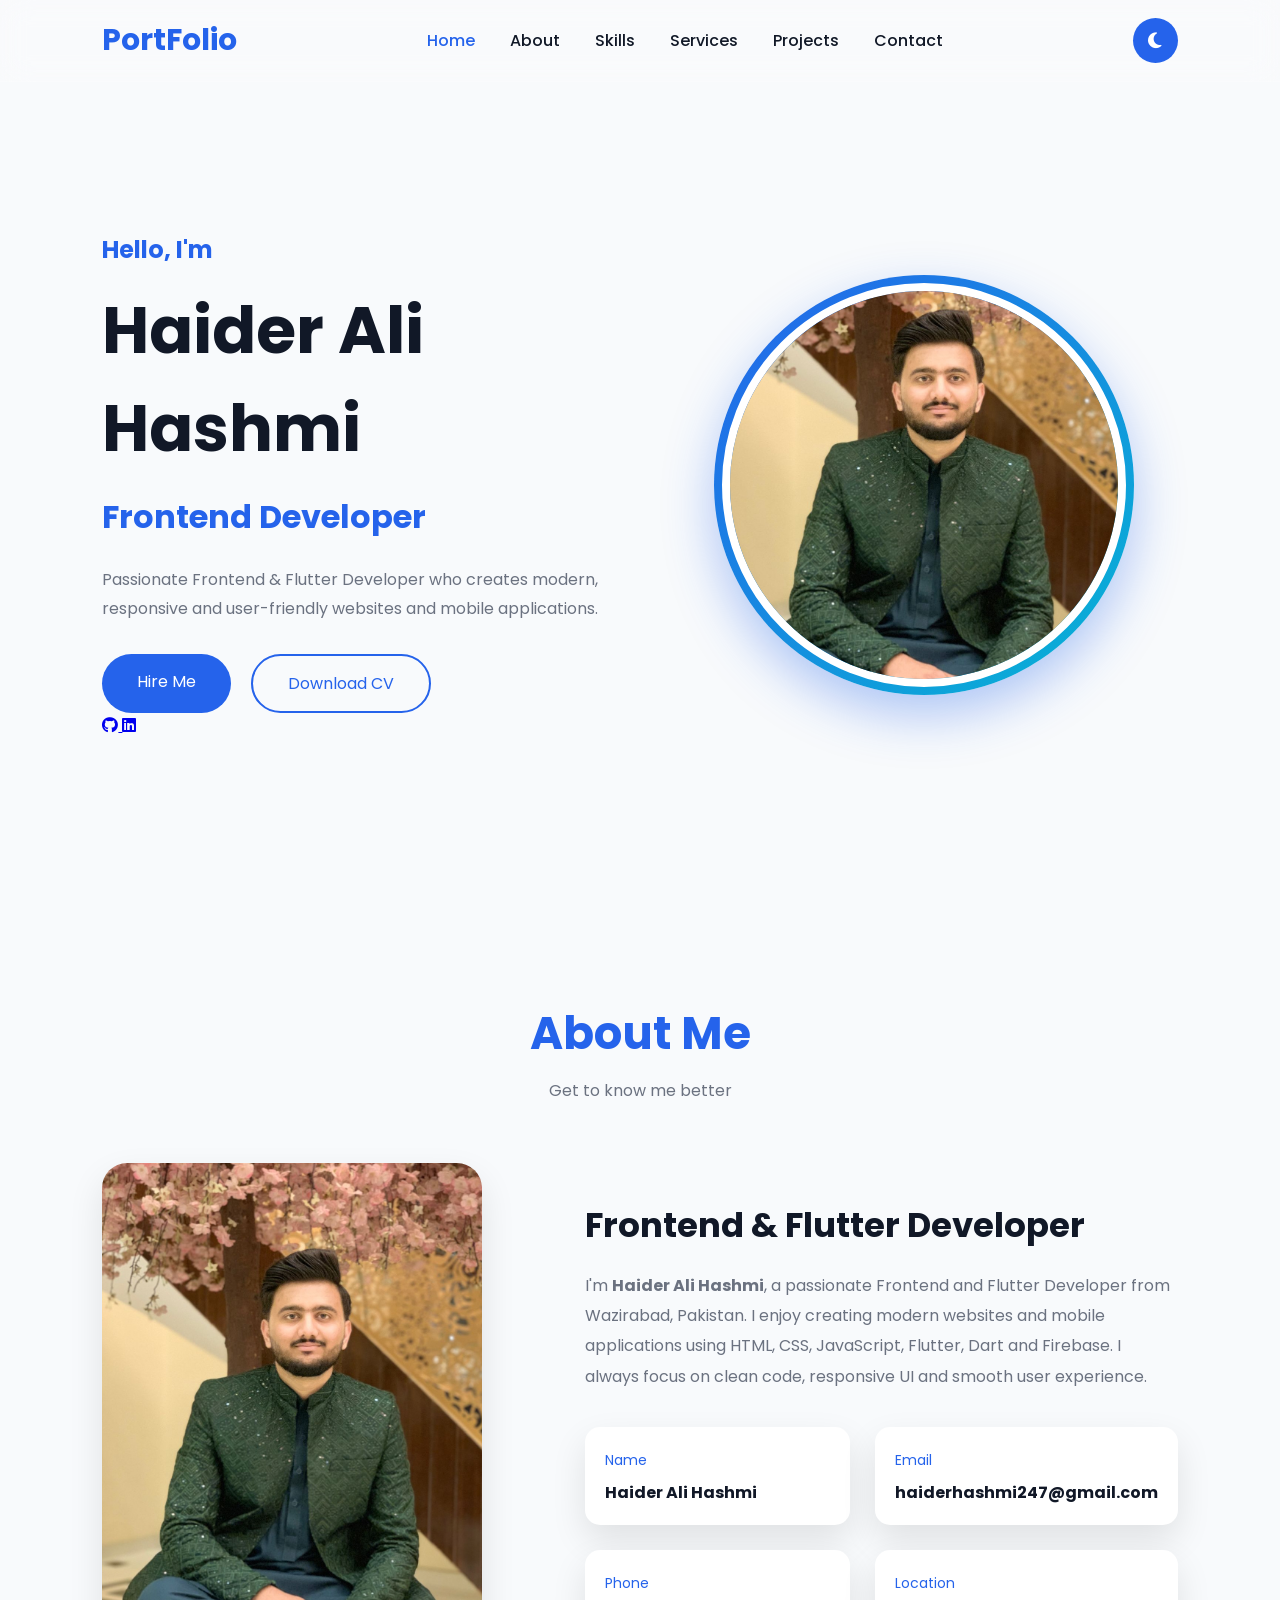
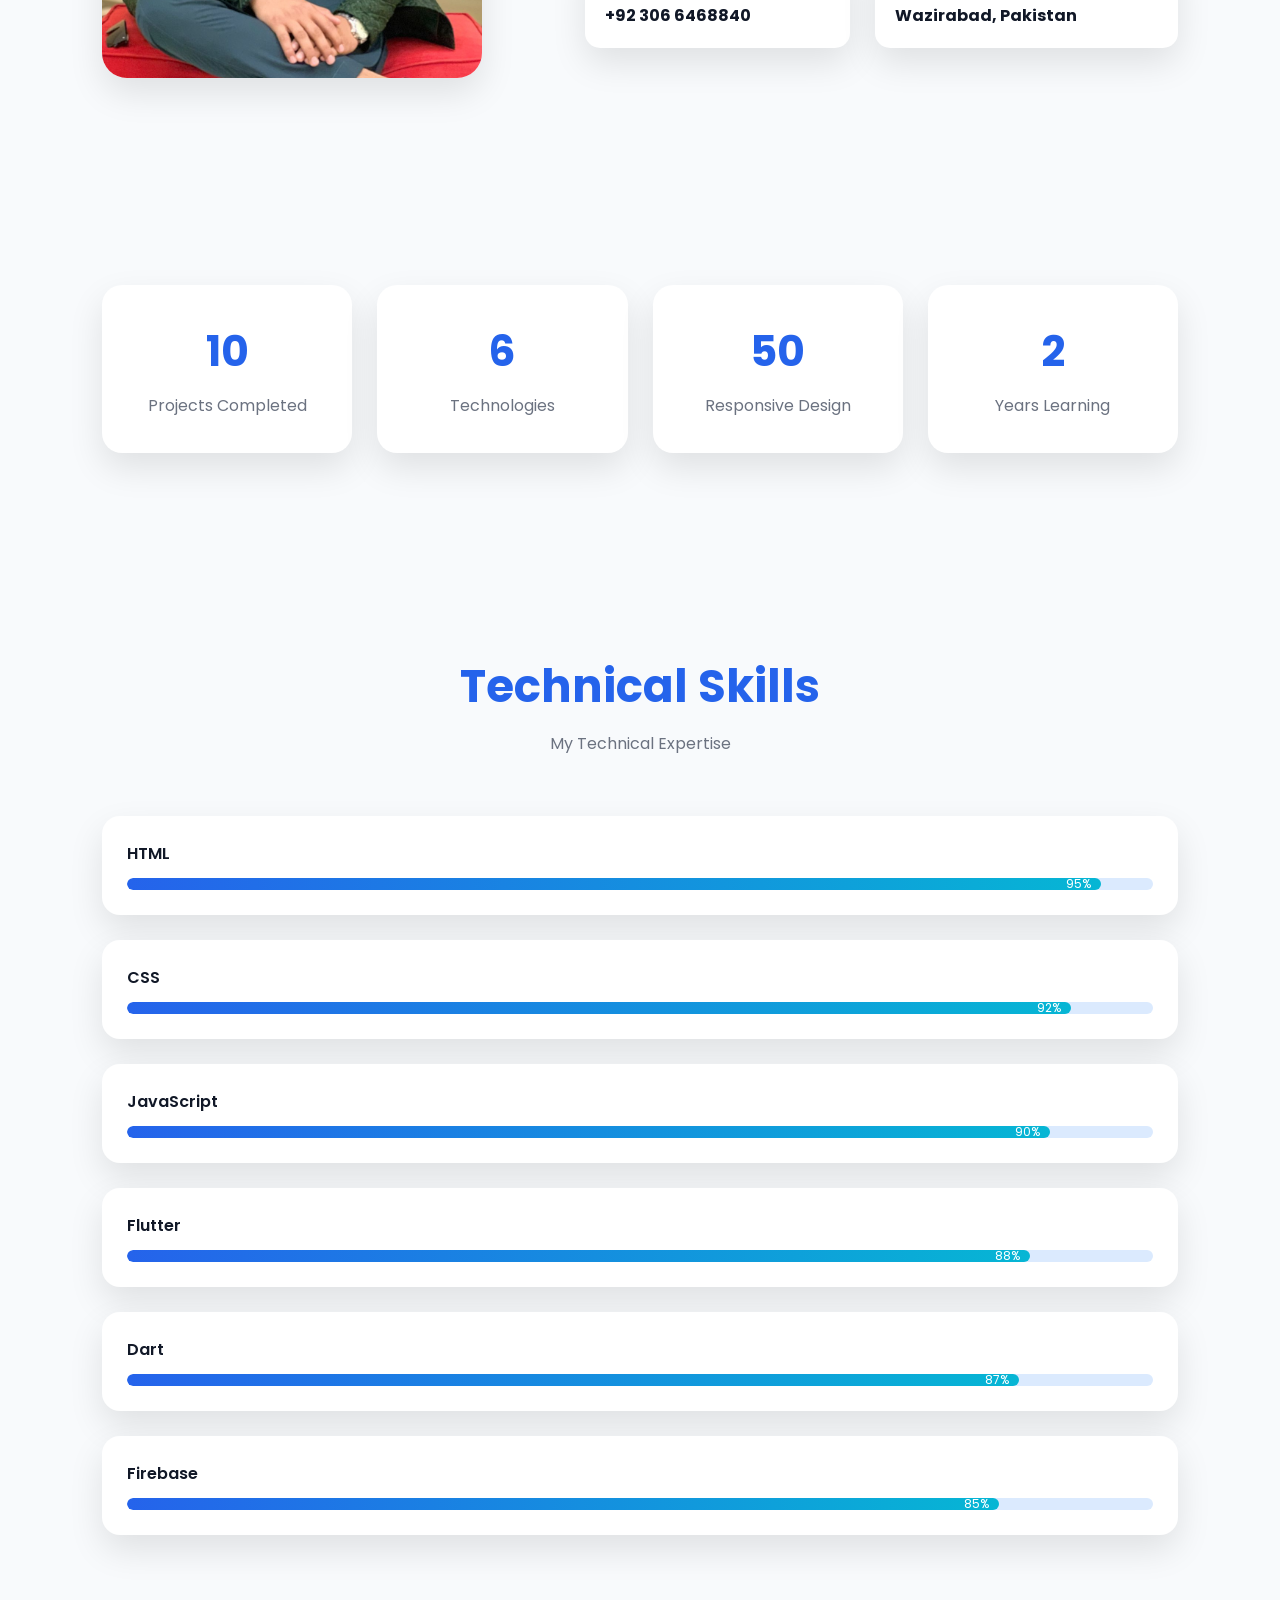
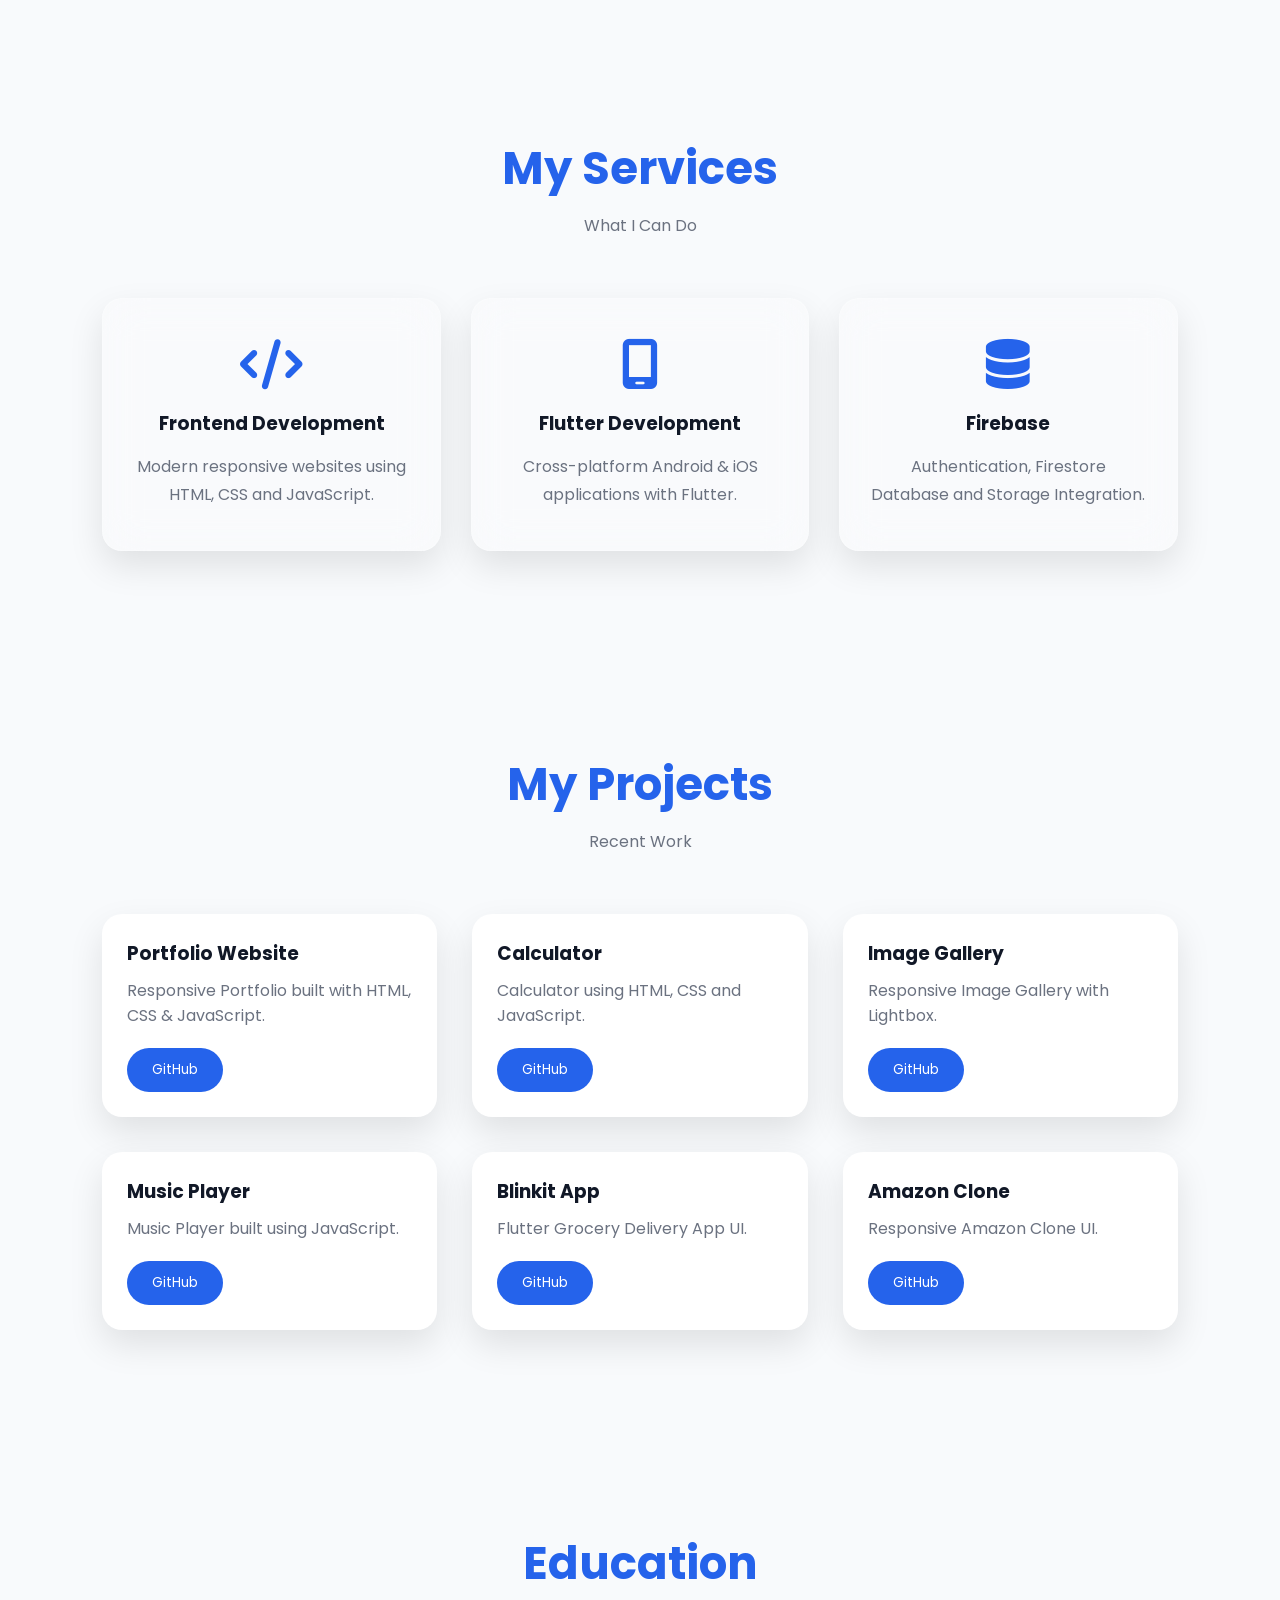
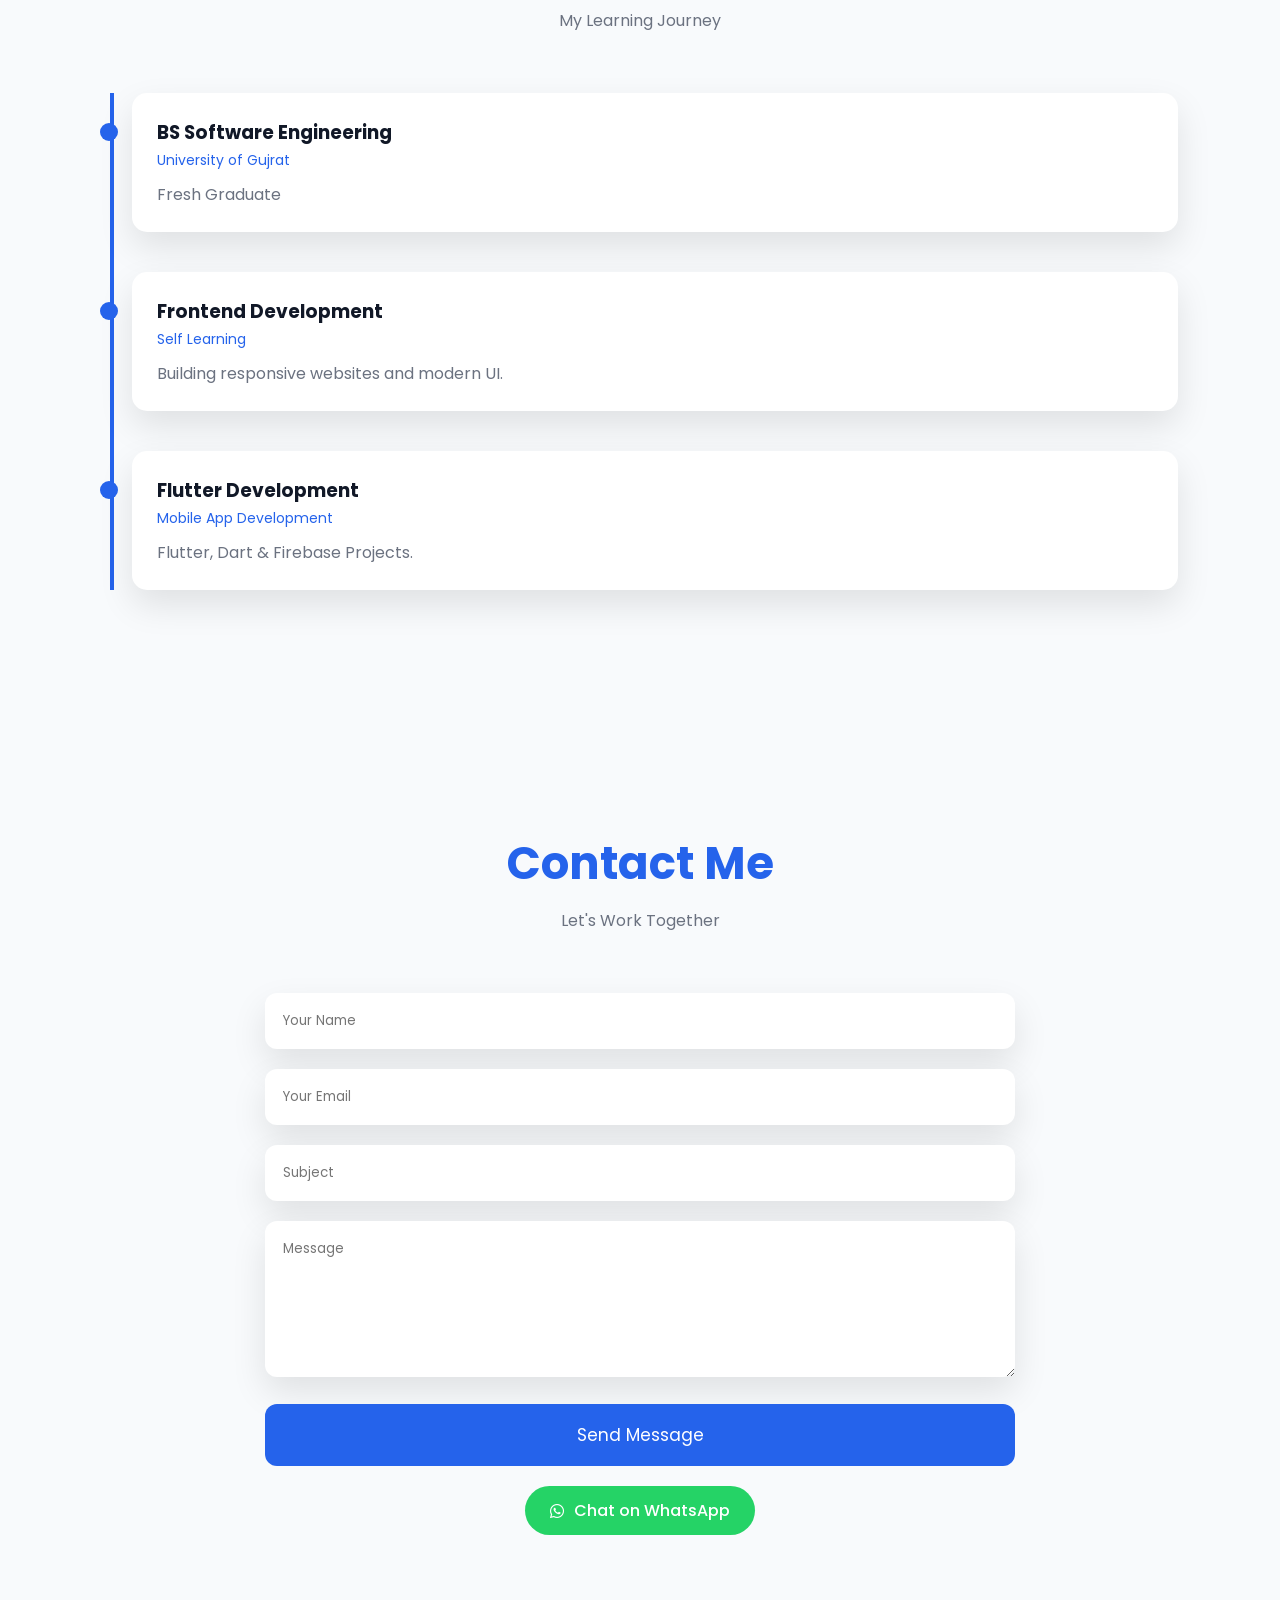
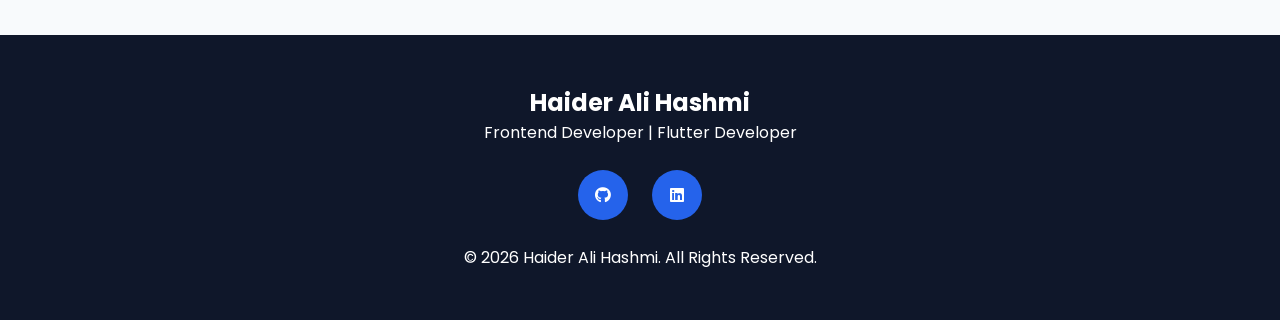
==== index.html @ 9cb202cb "Complete portfolio" ====
<!DOCTYPE html>
<html lang="en">

<head>

    <meta charset="UTF-8">
    <meta name="viewport" content="width=device-width, initial-scale=1.0">

    <title>Haider Ali Hashmi | Portfolio</title>

    <!-- CSS -->
    <link rel="stylesheet" href="style.css">

    <!-- Font Awesome -->
    <link rel="stylesheet"
        href="https://cdnjs.cloudflare.com/ajax/libs/font-awesome/6.6.0/css/all.min.css">

    <!-- Google Font -->
    <link
        href="https://fonts.googleapis.com/css2?family=Poppins:wght@300;400;500;600;700;800&display=swap"
        rel="stylesheet">

</head>

<body>

    <!-- Loader -->

    <div id="loader">

        <div class="spinner"></div>

    </div>

    <!-- Scroll Progress -->

    <div id="progressBar"></div>

    <!-- Header -->

    <header>

        <div class="logo">

            <span>PortFolio</span>

        </div>

        <nav>

            <ul>

                <li><a href="#home" class="active">Home</a></li>

                <li><a href="#about">About</a></li>

                <li><a href="#skills">Skills</a></li>

                <li><a href="#services">Services</a></li>

                <li><a href="#projects">Projects</a></li>

                <li><a href="#contact">Contact</a></li>

            </ul>

        </nav>

        <div class="header-btns">

            <button id="theme-toggle">

                <i class="fa-solid fa-moon"></i>

            </button>

            <div class="menu-btn">

                <i class="fa-solid fa-bars"></i>

            </div>

        </div>

    </header>

    <!-- Hero -->

    <section class="hero" id="home">

        <div class="hero-content">

            <h3>Hello, I'm</h3>

            <h1>Haider Ali Hashmi</h1>

            <h2>

                <span class="typing"></span>

            </h2>

            <p>

                Passionate Frontend & Flutter Developer who creates modern,
                responsive and user-friendly websites and mobile applications.

            </p>

            <div class="hero-buttons">

                <a href="#contact" class="btn">

                    Hire Me

                </a>

                <a href="assets/Haider CV.pdf" class="btn-outline" download>

                    Download CV

                </a>

            </div>

            <div class="social-icons">

                <a href="https://github.com/HaiderAliHashmi786" target="_blank">

                    <i class="fab fa-github"></i>

                </a>

                <a href="https://www.linkedin.com/in/haider-ali-hashmi-18349a380"
                    target="_blank">

                    <i class="fab fa-linkedin"></i>

                </a>

            </div>

        </div>

        <div class="hero-image">

            <div class="image-box">

                <img src="assets/Haider.jpg" alt="Haider">

            </div>

        </div>

    </section>
    <!-- ================= ABOUT ================= -->

<section class="about" id="about">

    <div class="section-title">

        <h2>About Me</h2>

        <p>Get to know me better</p>

    </div>

    <div class="about-container">

        <div class="about-image">

            <img src="assets/Haider.jpg" alt="Haider">

        </div>

        <div class="about-content">

            <h3>Frontend & Flutter Developer</h3>

            <p>

                I'm <strong>Haider Ali Hashmi</strong>, a passionate Frontend and
                Flutter Developer from Wazirabad, Pakistan.

                I enjoy creating modern websites and mobile applications
                using HTML, CSS, JavaScript, Flutter, Dart and Firebase.

                I always focus on clean code, responsive UI and smooth user
                experience.

            </p>

            <div class="about-info">

                <div>

                    <span>Name</span>

                    <h4>Haider Ali Hashmi</h4>

                </div>

                <div>

                    <span>Email</span>

                    <h4>haiderhashmi247@gmail.com</h4>

                </div>

                <div>

                    <span>Phone</span>

                    <h4>+92 306 6468840</h4>

                </div>

                <div>

                    <span>Location</span>

                    <h4>Wazirabad, Pakistan</h4>

                </div>

            </div>

        </div>

    </div>

</section>

<!-- ================= STATS ================= -->

<section class="stats">

    <div class="stat-box">

        <h2 class="counter" data-target="10">0</h2>

        <p>Projects Completed</p>

    </div>

    <div class="stat-box">

        <h2 class="counter" data-target="6">0</h2>

        <p>Technologies</p>

    </div>

    <div class="stat-box">

        <h2 class="counter" data-target="50">0</h2>

        <p>Responsive Design</p>

    </div>

    <div class="stat-box">

        <h2 class="counter" data-target="2">0</h2>

        <p>Years Learning</p>

    </div>

</section>

<!-- ================= SKILLS ================= -->

<section id="skills" class="skills">

    <div class="section-title">

        <h2>Technical Skills</h2>

        <p>My Technical Expertise</p>

    </div>

    <div class="skills-container">

        <div class="skill">

            <p>HTML</p>

            <div class="progress">

                <span style="width:95%">95%</span>

            </div>

        </div>

        <div class="skill">

            <p>CSS</p>

            <div class="progress">

                <span style="width:92%">92%</span>

            </div>

        </div>

        <div class="skill">

            <p>JavaScript</p>

            <div class="progress">

                <span style="width:90%">90%</span>

            </div>

        </div>

        <div class="skill">

            <p>Flutter</p>

            <div class="progress">

                <span style="width:88%">88%</span>

            </div>

        </div>

        <div class="skill">

            <p>Dart</p>

            <div class="progress">

                <span style="width:87%">87%</span>

            </div>

        </div>

        <div class="skill">

            <p>Firebase</p>

            <div class="progress">

                <span style="width:85%">85%</span>

            </div>

        </div>

    </div>

</section>
<!-- ================= SERVICES ================= -->

<section class="services" id="services">

    <div class="section-title">
        <h2>My Services</h2>
        <p>What I Can Do</p>
    </div>

    <div class="services-container">

        <div class="service-card">
            <i class="fa-solid fa-code"></i>
            <h3>Frontend Development</h3>
            <p>Modern responsive websites using HTML, CSS and JavaScript.</p>
        </div>

        <div class="service-card">
            <i class="fa-solid fa-mobile-screen"></i>
            <h3>Flutter Development</h3>
            <p>Cross-platform Android & iOS applications with Flutter.</p>
        </div>

        <div class="service-card">
            <i class="fa-solid fa-database"></i>
            <h3>Firebase</h3>
            <p>Authentication, Firestore Database and Storage Integration.</p>
        </div>

    </div>

</section>

<!-- ================= PROJECTS ================= -->
<!-- ================= PROJECTS ================= -->

<section class="projects" id="projects">

    <div class="section-title">
        <h2>My Projects</h2>
        <p>Recent Work</p>
    </div>

    <div class="projects-container">

        <div class="project-card">
            <div class="project-content">
                <h3>Portfolio Website</h3>
                <p>Responsive Portfolio built with HTML, CSS & JavaScript.</p>
                <a href="https://github.com/HaiderAliHashmi786" target="_blank" rel="noopener noreferrer">
                    <button>GitHub</button>
                </a>
            </div>
        </div>

        <div class="project-card">
            <div class="project-content">
                <h3>Calculator</h3>
                <p>Calculator using HTML, CSS and JavaScript.</p>
                <a href="https://github.com/HaiderAliHashmi786" target="_blank" rel="noopener noreferrer">
                    <button>GitHub</button>
                </a>
            </div>
        </div>

        <div class="project-card">
            <div class="project-content">
                <h3>Image Gallery</h3>
                <p>Responsive Image Gallery with Lightbox.</p>
                <a href="https://github.com/HaiderAliHashmi786" target="_blank" rel="noopener noreferrer">
                    <button>GitHub</button>
                </a>
            </div>
        </div>

        <div class="project-card">
            <div class="project-content">
                <h3>Music Player</h3>
                <p>Music Player built using JavaScript.</p>
                <a href="https://github.com/HaiderAliHashmi786" target="_blank" rel="noopener noreferrer">
                    <button>GitHub</button>
                </a>
            </div>
        </div>

        <div class="project-card">
            <div class="project-content">
                <h3>Blinkit App</h3>
                <p>Flutter Grocery Delivery App UI.</p>
                <a href="https://github.com/HaiderAliHashmi786" target="_blank" rel="noopener noreferrer">
                    <button>GitHub</button>
                </a>
            </div>
        </div>

        <div class="project-card">
            <div class="project-content">
                <h3>Amazon Clone</h3>
                <p>Responsive Amazon Clone UI.</p>
                <a href="https://github.com/HaiderAliHashmi786" target="_blank" rel="noopener noreferrer">
                    <button>GitHub</button>
                </a>
            </div>
        </div>

    </div>

</section>
<!-- ================= EDUCATION ================= -->

<section class="education">

    <div class="section-title">

        <h2>Education</h2>

        <p>My Learning Journey</p>

    </div>

    <div class="timeline">

        <div class="timeline-item">

            <h3>BS Software Engineering</h3>

            <span>University of Gujrat</span>

            <p>Fresh Graduate</p>

        </div>

        <div class="timeline-item">

            <h3>Frontend Development</h3>

            <span>Self Learning </span>

            <p>Building responsive websites and modern UI.</p>

        </div>

        <div class="timeline-item">

            <h3>Flutter Development</h3>

            <span>Mobile App Development</span>

            <p>Flutter, Dart & Firebase Projects.</p>

        </div>

    </div>

</section>

<!-- ================= CONTACT ================= -->

<section class="contact" id="contact">

    <div class="section-title">

        <h2>Contact Me</h2>

        <p>Let's Work Together</p>

    </div>

    <form id="contactForm">

        <input type="text" name="name" placeholder="Your Name" required>

        <input type="email" name="email" placeholder="Your Email" required>

        <input type="text" name="subject" placeholder="Subject" required>

        <textarea name="message" rows="6" placeholder="Message" required></textarea>

        <button type="submit">Send Message</button>

    </form>

    <!-- WhatsApp Button -->
    <div class="whatsapp-btn">
        <a href="https://wa.me/923066468840" target="_blank" rel="noopener noreferrer">
            <i class="fa-brands fa-whatsapp"></i> Chat on WhatsApp
        </a>
    </div>

</section>

  <div id="popupBox" class="popup">
    Message sent successfully ✔
</div>
<!-- ================= FOOTER ================= -->

<footer>

    <h2>Haider Ali Hashmi</h2>

    <p>Frontend Developer | Flutter Developer</p>

    <div class="footer-icons">

        <a href="https://github.com/HaiderAliHashmi786"><i class="fab fa-github"></i></a>

        <a href="https://www.linkedin.com/in/haider-ali-hashmi-18349a380"><i class="fab fa-linkedin"></i></a>

    </div>

    <p class="copyright">

        © 2026 Haider Ali Hashmi. All Rights Reserved.

    </p>

</footer>

<script src="script.js"></script>

</body>

</html>
---- style.css ----
/* ===========================
   GOOGLE FONT
=========================== */
@import url('https://fonts.googleapis.com/css2?family=Poppins:wght@300;400;500;600;700;800&display=swap');

/* ===========================
   RESET
=========================== */

*{
    margin:0;
    padding:0;
    box-sizing:border-box;
    font-family:'Poppins',sans-serif;
    scroll-behavior:smooth;
}

:root{

    --primary:#2563eb;
    --secondary:#0f172a;
    --bg:#f8fafc;
    --card:#ffffff;
    --text:#111827;
    --text-light:#6b7280;
    --shadow:0 15px 35px rgba(0,0,0,.1);

}

body.dark{

    --primary:#3b82f6;
    --secondary:#020617;
    --bg:#0f172a;
    --card:#1e293b;
    --text:#ffffff;
    --text-light:#cbd5e1;

}

body{

    background:var(--bg);
    color:var(--text);
    overflow-x:hidden;

}

/* ===========================
   LOADER
=========================== */

#loader{

    position:fixed;
    inset:0;
    background:#fff;
    display:flex;
    justify-content:center;
    align-items:center;
    z-index:99999;

}

.spinner{

    width:60px;
    height:60px;
    border-radius:50%;
    border:6px solid #ddd;
    border-top:6px solid var(--primary);
    animation:spin 1s linear infinite;

}

@keyframes spin{

    100%{

        transform:rotate(360deg);

    }

}

/* ===========================
   SCROLL BAR
=========================== */

#progressBar{

    position:fixed;
    top:0;
    left:0;
    width:0%;
    height:5px;
    background:linear-gradient(90deg,#2563eb,#06b6d4);
    z-index:9999;

}

/* ===========================
   HEADER
=========================== */

header{

    position:fixed;
    top:0;
    left:0;
    width:100%;
    display:flex;
    justify-content:space-between;
    align-items:center;
    padding:18px 8%;
    backdrop-filter:blur(15px);
    background:rgba(255,255,255,.15);
    border-bottom:1px solid rgba(255,255,255,.2);
    z-index:999;

}

.logo{

    font-size:30px;
    font-weight:700;
    color:var(--primary);

}

nav ul{

    display:flex;
    list-style:none;
    gap:35px;

}

nav ul li a{

    color:var(--text);
    text-decoration:none;
    font-weight:500;
    transition:.3s;

}

nav ul li a:hover{

    color:var(--primary);

}

.active{

    color:var(--primary);

}

.header-btns{

    display:flex;
    gap:15px;
    align-items:center;

}

#theme-toggle{

    width:45px;
    height:45px;
    border:none;
    border-radius:50%;
    background:var(--primary);
    color:#fff;
    cursor:pointer;
    font-size:18px;

}

.menu-btn{

    display:none;
    font-size:26px;
    cursor:pointer;

}

/* ===========================
   HERO SECTION
=========================== */

.hero{

    min-height:100vh;
    display:flex;
    justify-content:space-between;
    align-items:center;
    padding:120px 8% 50px;
    gap:60px;

}

.hero-content{

    flex:1;

}

.hero h3{

    color:var(--primary);
    font-size:24px;

}

.hero h1{

    font-size:65px;
    margin:15px 0;

}

.hero h2{

    font-size:32px;
    color:var(--primary);

}

.hero p{

    margin:25px 0;
    color:var(--text-light);
    line-height:1.8;

}

.hero-buttons{

    display:flex;
    gap:20px;
    margin-top:30px;

}

.btn{

    background:var(--primary);
    color:#fff;
    padding:15px 35px;
    border-radius:50px;
    text-decoration:none;
    transition:.3s;

}

.btn:hover{

    transform:translateY(-5px);

}

.btn-outline{

    border:2px solid var(--primary);
    color:var(--primary);
    padding:15px 35px;
    border-radius:50px;
    text-decoration:none;
    transition:.3s;

}

.btn-outline:hover{

    background:var(--primary);
    color:#fff;

}
/* ===========================
   HERO IMAGE
=========================== */

.hero-image{
    flex:1;
    display:flex;
    justify-content:center;
    align-items:center;
}

.image-box{
    width:420px;
    height:420px;
    border-radius:50%;
    background:linear-gradient(135deg,#2563eb,#06b6d4);
    padding:8px;
    animation:float 4s ease-in-out infinite;
    box-shadow:0 20px 50px rgba(37,99,235,.35);
}

.image-box img{
    width:100%;
    height:100%;
    border-radius:50%;
    object-fit:cover;
    border:8px solid #fff;
}

@keyframes float{

    0%{
        transform:translateY(0px);
    }

    50%{
        transform:translateY(-18px);
    }

    100%{
        transform:translateY(0px);
    }

}

/* ===========================
   SECTION TITLE
=========================== */

section{
    padding:100px 8%;
}

.section-title{
    text-align:center;
    margin-bottom:60px;
}

.section-title h2{
    font-size:45px;
    color:var(--primary);
}

.section-title p{
    color:var(--text-light);
    margin-top:10px;
}

/* ===========================
   ABOUT
=========================== */

.about-container{

    display:grid;
    grid-template-columns:1fr 1.4fr;
    gap:60px;
    align-items:center;

}

.about-image img{

    width:100%;
    max-width:380px;
    border-radius:25px;
    box-shadow:var(--shadow);

}

.about-content h3{

    font-size:34px;
    margin-bottom:20px;

}

.about-content p{

    line-height:1.9;
    color:var(--text-light);

}

.about-info{

    display:grid;
    grid-template-columns:repeat(2,1fr);
    gap:25px;
    margin-top:35px;

}

.about-info div{

    background:var(--card);
    padding:20px;
    border-radius:15px;
    box-shadow:var(--shadow);

}

.about-info span{

    color:var(--primary);
    font-size:14px;

}

.about-info h4{

    margin-top:8px;

}

/* ===========================
   STATS
=========================== */

.stats{

    display:grid;
    grid-template-columns:repeat(4,1fr);
    gap:25px;

}

.stat-box{

    background:var(--card);
    text-align:center;
    padding:35px;
    border-radius:20px;
    transition:.4s;
    box-shadow:var(--shadow);

}

.stat-box:hover{

    transform:translateY(-12px);

}

.stat-box h2{

    color:var(--primary);
    font-size:42px;

}

.stat-box p{

    margin-top:10px;
    color:var(--text-light);

}

/* ===========================
   SKILLS
=========================== */

.skills-container{

    display:grid;
    gap:25px;

}

.skill{

    background:var(--card);
    padding:25px;
    border-radius:18px;
    box-shadow:var(--shadow);

}

.skill p{

    margin-bottom:12px;
    font-weight:600;

}

.progress{

    width:100%;
    height:12px;
    background:#dbeafe;
    border-radius:30px;
    overflow:hidden;

}

.progress span{

    display:block;
    height:100%;
    background:linear-gradient(90deg,#2563eb,#06b6d4);
    border-radius:30px;
    color:#fff;
    font-size:12px;
    text-align:right;
    padding-right:10px;
    line-height:12px;

}
/* ===========================
   SERVICES
=========================== */

.services-container{
    display:grid;
    grid-template-columns:repeat(auto-fit,minmax(280px,1fr));
    gap:30px;
}

.service-card{
    background:rgba(255,255,255,.15);
    backdrop-filter:blur(20px);
    border:1px solid rgba(255,255,255,.2);
    border-radius:20px;
    padding:40px 30px;
    text-align:center;
    transition:.4s;
    box-shadow:var(--shadow);
}

.service-card:hover{
    transform:translateY(-12px);
}

.service-card i{
    font-size:50px;
    color:var(--primary);
    margin-bottom:20px;
}

.service-card h3{
    margin-bottom:15px;
}

.service-card p{
    color:var(--text-light);
    line-height:1.8;
}

/* ===========================
   PROJECTS
=========================== */

.projects-container{
    display:grid;
    grid-template-columns:repeat(auto-fit,minmax(330px,1fr));
    gap:35px;
}

.project-card{
    background:var(--card);
    border-radius:20px;
    overflow:hidden;
    box-shadow:var(--shadow);
    transition:.4s;
}

.project-card:hover{
    transform:translateY(-10px);
}

.project-card img{
    width:100%;
    height:230px;
    object-fit:cover;
    transition:.5s;
}

.project-card:hover img{
    transform:scale(1.08);
}

.project-content{
    padding:25px;
}

.project-content h3{
    margin-bottom:10px;
}

.project-content p{
    color:var(--text-light);
    margin-bottom:20px;
}

.project-content button{
    padding:12px 25px;
    background:var(--primary);
    color:#fff;
    border:none;
    border-radius:30px;
    cursor:pointer;
    transition:.3s;
}

.project-content button:hover{
    background:#1d4ed8;
}

/* ===========================
   EDUCATION
=========================== */

.timeline{
    position:relative;
    margin-top:40px;
    padding-left:30px;
}

.timeline::before{
    content:"";
    position:absolute;
    left:8px;
    top:0;
    width:4px;
    height:100%;
    background:var(--primary);
}

.timeline-item{
    position:relative;
    margin-bottom:40px;
    background:var(--card);
    padding:25px;
    border-radius:15px;
    box-shadow:var(--shadow);
}

.timeline-item::before{
    content:"";
    position:absolute;
    left:-32px;
    top:30px;
    width:18px;
    height:18px;
    background:var(--primary);
    border-radius:50%;
}

.timeline-item span{
    color:var(--primary);
    font-size:14px;
}

.timeline-item p{
    margin-top:10px;
    color:var(--text-light);
}

/* ===========================
   CONTACT
=========================== */

.contact form{
    max-width:750px;
    margin:auto;
}

.contact input,
.contact textarea{
    width:100%;
    padding:18px;
    margin-bottom:20px;
    border:none;
    outline:none;
    border-radius:12px;
    background:var(--card);
    box-shadow:var(--shadow);
    color:var(--text);
}

.contact button{
    width:100%;
    padding:18px;
    background:var(--primary);
    color:#fff;
    border:none;
    border-radius:12px;
    cursor:pointer;
    font-size:17px;
    transition:.3s;
}

.contact button:hover{
    background:#1d4ed8;
}

/* ===========================
   FOOTER
=========================== */

footer{
    background:var(--secondary);
    color:#fff;
    text-align:center;
    padding:50px 20px;
}

.footer-icons{
    margin:25px 0;
}

.footer-icons a{
    width:50px;
    height:50px;
    display:inline-flex;
    justify-content:center;
    align-items:center;
    background:var(--primary);
    color:#fff;
    border-radius:50%;
    margin:0 10px;
    text-decoration:none;
    transition:.3s;
}

.footer-icons a:hover{
    transform:translateY(-8px) rotate(360deg);
}

/* ===========================
   RESPONSIVE
=========================== */

@media(max-width:991px){

.hero{
    flex-direction:column-reverse;
    text-align:center;
}

.hero-buttons{
    justify-content:center;
}

.social-icons{
    justify-content:center;
}

.about-container{
    grid-template-columns:1fr;
    text-align:center;
}

.about-image{
    display:flex;
    justify-content:center;
}

.stats{
    grid-template-columns:repeat(2,1fr);
}

nav{
    display:none;
}

.menu-btn{
    display:block;
}
nav.active {
    display: flex;
    flex-direction: column;
    position: absolute;
    top: 80px;
    right: 8%;
    background: var(--card);
    padding: 20px;
    border-radius: 12px;
}
}

@media(max-width:768px){

.hero h1{
    font-size:45px;
}

.hero h2{
    font-size:24px;
}

.image-box{
    width:300px;
    height:300px;
}

.stats{
    grid-template-columns:1fr;
}

.about-info{
    grid-template-columns:1fr;
}

.section-title h2{
    font-size:35px;
}

.projects-container,
.services-container{
    grid-template-columns:1fr;
}
}
.whatsapp-btn{
    text-align:center;
    margin-top:20px;
}

.whatsapp-btn a{
    display:inline-flex;
    gap:10px;
    align-items:center;
    background:#25D366;
    color:#fff;
    padding:12px 25px;
    border-radius:50px;
    text-decoration:none;
    font-weight:500;
    transition:.3s;
}

.whatsapp-btn a:hover{
    transform:translateY(-5px);
}
.popup{
    position:fixed;
    bottom:30px;
    right:30px;
    background:#10b981;
    color:#fff;
    padding:15px 25px;
    border-radius:10px;
    display:none;   /* 👈 YE LINE MUST HAI */
    box-shadow:0 10px 30px rgba(0,0,0,.2);
}
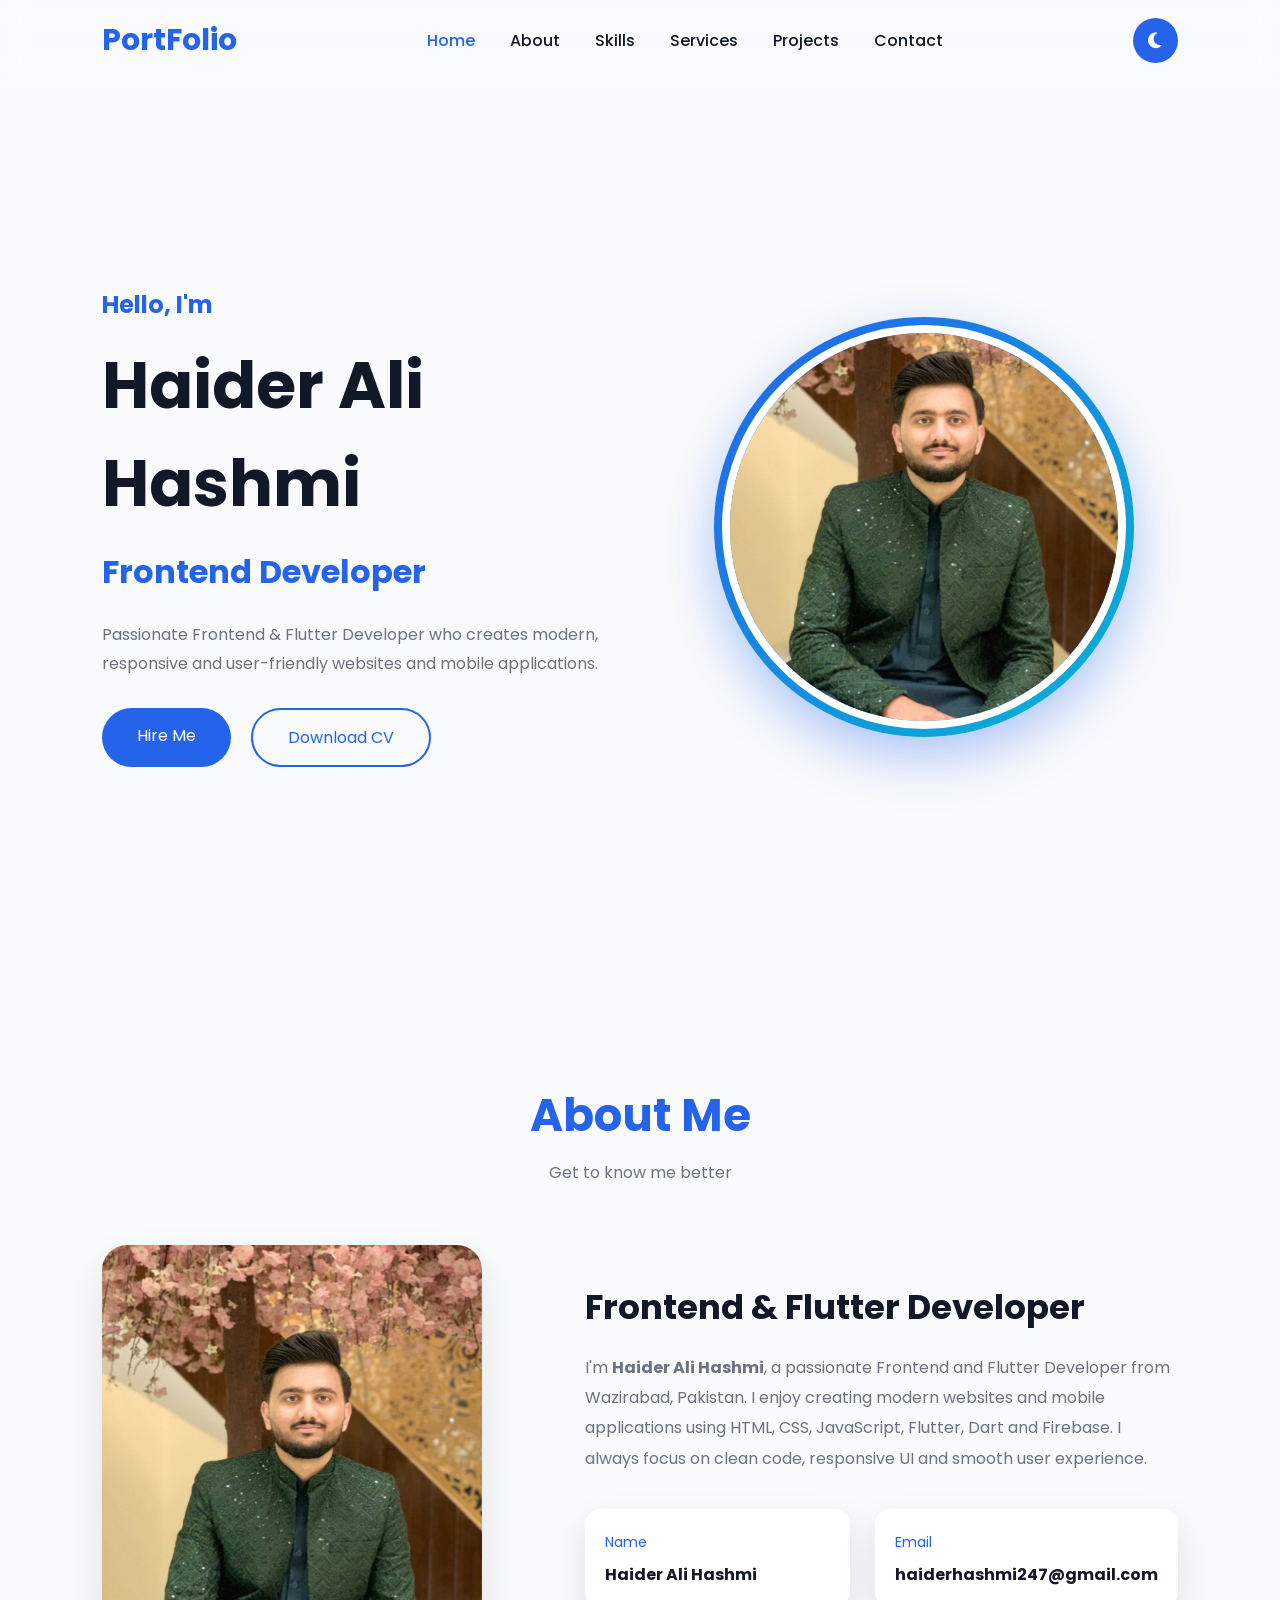
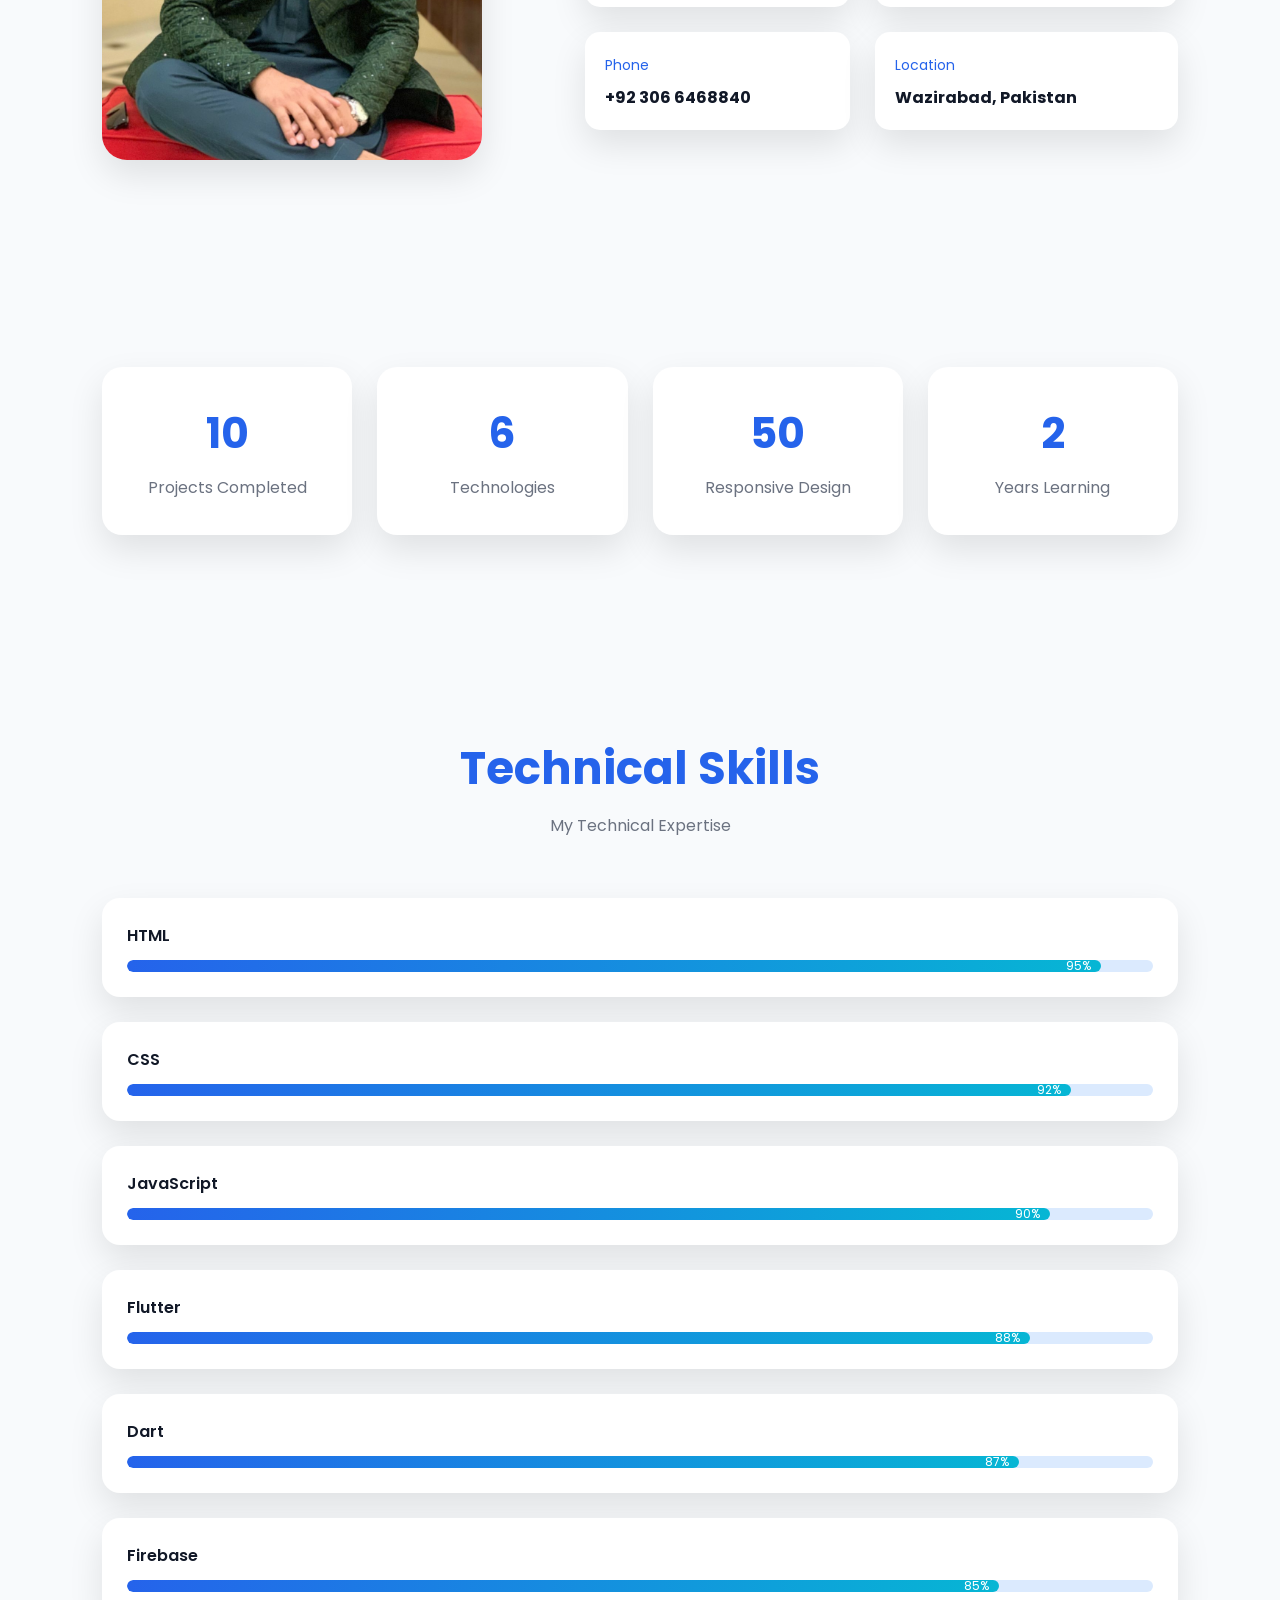
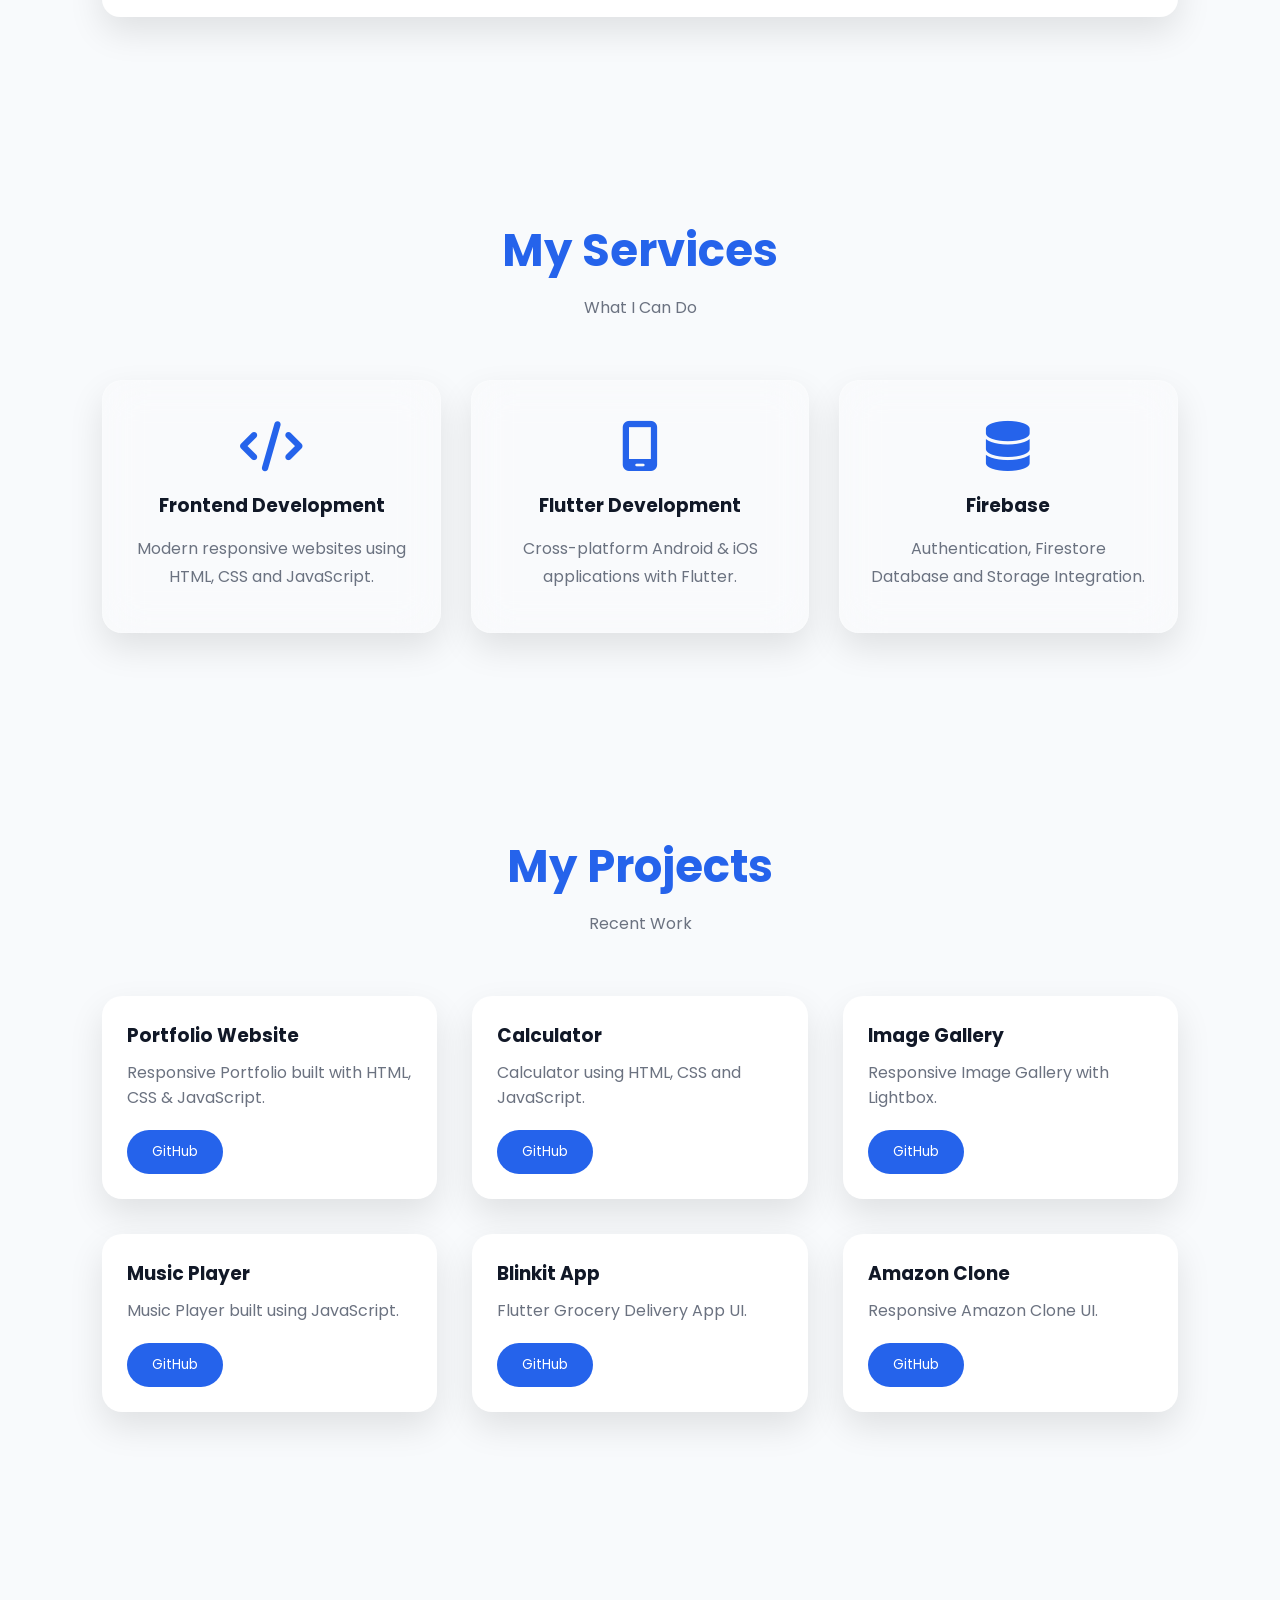
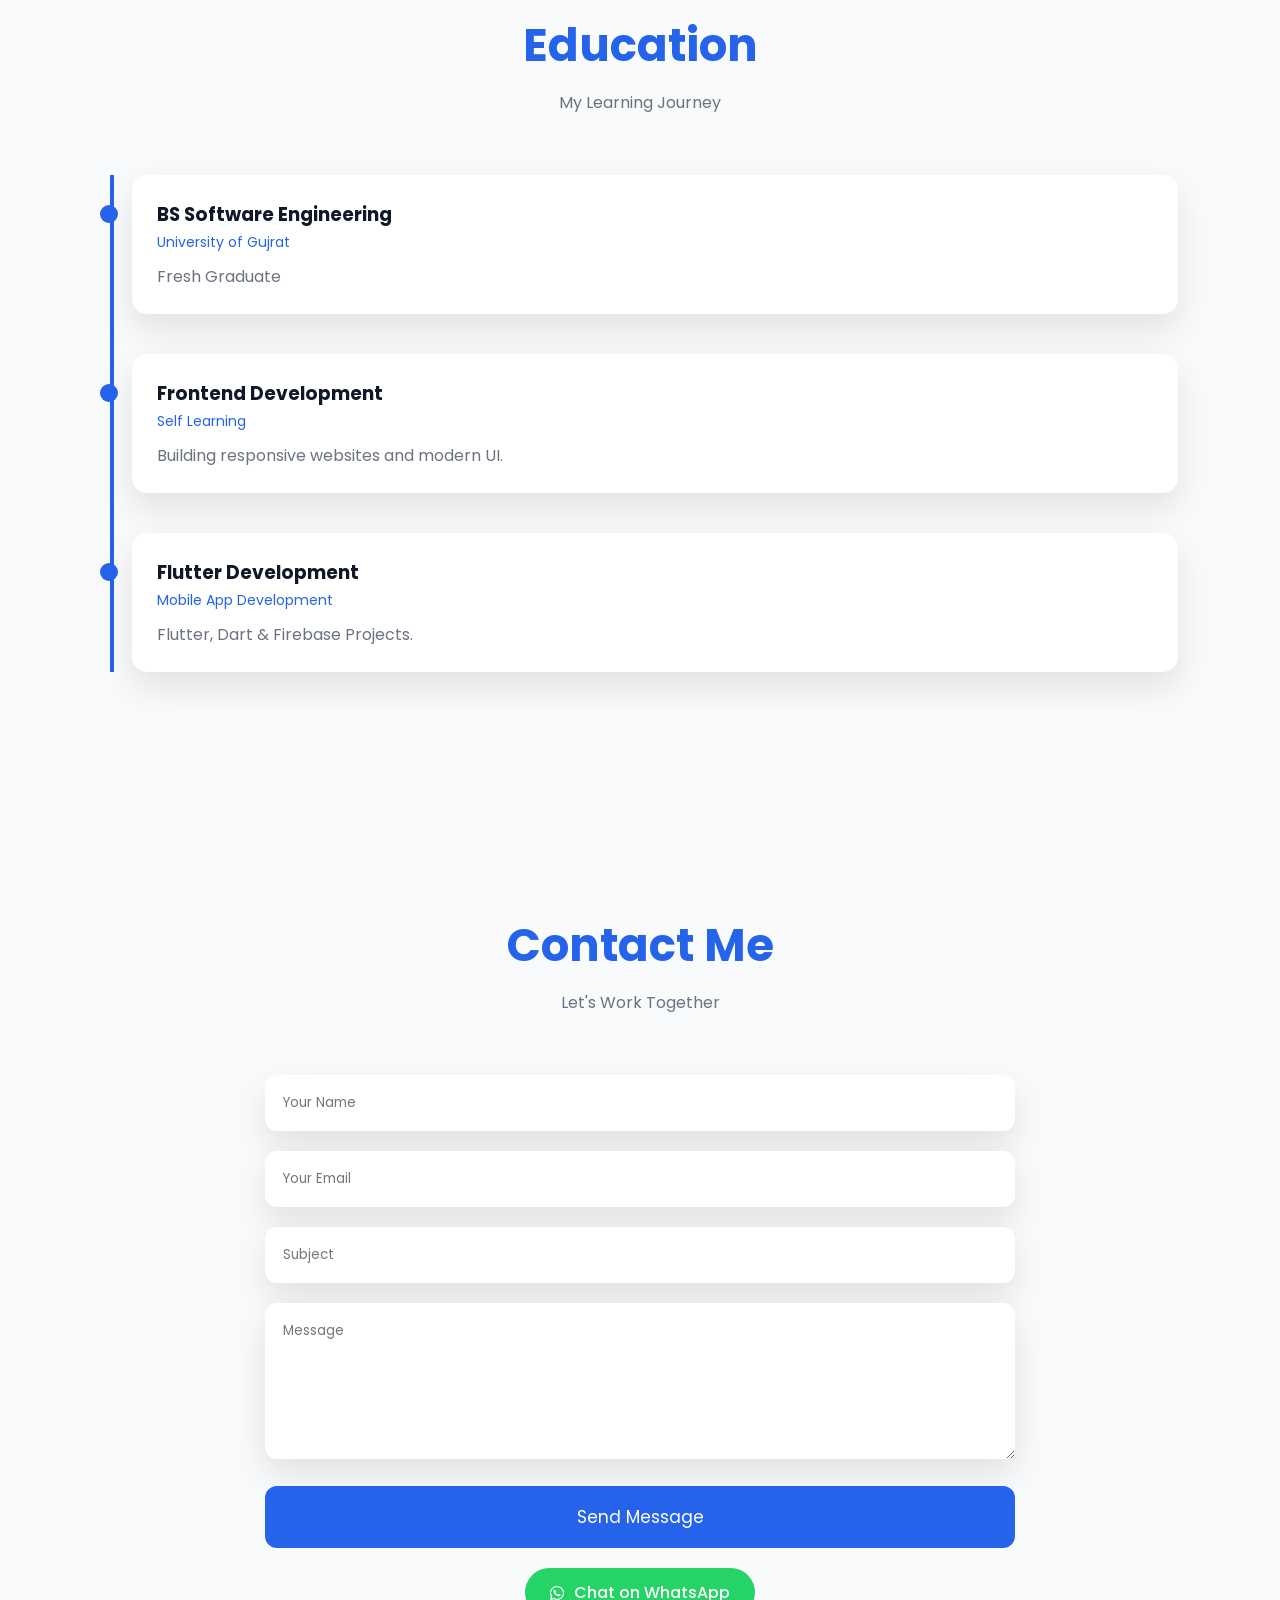
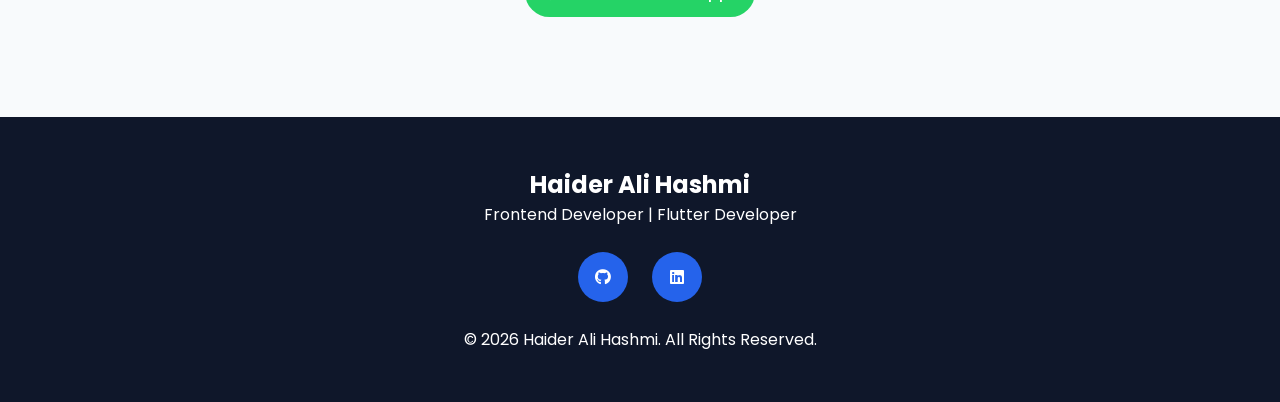
==== commit b534e150: "minor changes" ====
--- a/index.html
+++ b/index.html
@@ -118,23 +118,6 @@
                 <a href="assets/Haider CV.pdf" class="btn-outline" download>
 
                     Download CV
-
-                </a>
-
-            </div>
-
-            <div class="social-icons">
-
-                <a href="https://github.com/HaiderAliHashmi786" target="_blank">
-
-                    <i class="fab fa-github"></i>
-
-                </a>
-
-                <a href="https://www.linkedin.com/in/haider-ali-hashmi-18349a380"
-                    target="_blank">
-
-                    <i class="fab fa-linkedin"></i>
 
                 </a>
 
--- a/style.css
+++ b/style.css
@@ -104,11 +104,8 @@
 =========================== */
 
 header{
-
-    position:fixed;
-    top:0;
-    left:0;
-    width:100%;
+    position: relative;
+    width: 100%;
     display:flex;
     justify-content:space-between;
     align-items:center;
@@ -117,7 +114,6 @@
     background:rgba(255,255,255,.15);
     border-bottom:1px solid rgba(255,255,255,.2);
     z-index:999;
-
 }
 
 .logo{
@@ -196,7 +192,7 @@
     display:flex;
     justify-content:space-between;
     align-items:center;
-    padding:120px 8% 50px;
+    padding:40px 8% 50px;
     gap:60px;
 
 }
@@ -843,3 +839,242 @@
     display:none;   /* 👈 YE LINE MUST HAI */
     box-shadow:0 10px 30px rgba(0,0,0,.2);
 }
+/* =====================================
+   FINAL RESPONSIVE DESIGN
+===================================== */
+
+/* Large Tablets */
+@media (max-width:992px){
+
+header{
+    padding:15px 5%;
+}
+
+.hero{
+    flex-direction:column-reverse;
+    text-align:center;
+    padding:120px 5% 60px;
+    gap:40px;
+}
+
+.hero-content,
+.hero-image{
+    width:100%;
+}
+
+.hero-buttons{
+    justify-content:center;
+    flex-wrap:wrap;
+}
+
+.hero h1{
+    font-size:50px;
+}
+
+.hero h2{
+    font-size:28px;
+}
+
+.image-box{
+    width:320px;
+    height:320px;
+}
+
+.about-container{
+    grid-template-columns:1fr;
+    text-align:center;
+}
+
+.about-image{
+    display:flex;
+    justify-content:center;
+}
+
+.about-info{
+    grid-template-columns:repeat(2,1fr);
+}
+
+.stats{
+    grid-template-columns:repeat(2,1fr);
+}
+
+section{
+    padding:80px 5%;
+}
+
+nav{
+    display:none;
+}
+
+nav.active{
+    display:block;
+    position:absolute;
+    top:75px;
+    right:20px;
+    width:260px;
+    background:var(--card);
+    border-radius:15px;
+    box-shadow:var(--shadow);
+    overflow:hidden;
+}
+
+nav.active ul{
+    display:flex;
+    flex-direction:column;
+    gap:0;
+}
+
+nav.active ul li{
+    border-bottom:1px solid rgba(0,0,0,.08);
+}
+
+nav.active ul li:last-child{
+    border-bottom:none;
+}
+
+nav.active ul li a{
+    display:block;
+    padding:18px 20px;
+}
+
+.menu-btn{
+    display:block;
+}
+
+}
+
+/* Mobile */
+@media (max-width:768px){
+
+.hero h1{
+    font-size:38px;
+}
+
+.hero h2{
+    font-size:22px;
+}
+
+.hero p{
+    font-size:15px;
+}
+
+.image-box{
+    width:260px;
+    height:260px;
+}
+
+.hero-buttons{
+    flex-direction:column;
+    align-items:center;
+}
+
+.btn,
+.btn-outline{
+    width:100%;
+    max-width:260px;
+    text-align:center;
+}
+
+.about-info{
+    grid-template-columns:1fr;
+}
+
+.stats{
+    grid-template-columns:1fr;
+}
+
+.projects-container{
+    grid-template-columns:1fr;
+}
+
+.services-container{
+    grid-template-columns:1fr;
+}
+
+.section-title h2{
+    font-size:32px;
+}
+
+.timeline{
+    padding-left:18px;
+}
+
+.timeline::before{
+    left:0;
+}
+
+.timeline-item::before{
+    left:-10px;
+}
+
+.contact input,
+.contact textarea,
+.contact button{
+    font-size:15px;
+}
+
+footer h2{
+    font-size:24px;
+}
+
+}
+
+/* Small Phones */
+@media (max-width:480px){
+
+.logo{
+    font-size:24px;
+}
+
+.hero{
+    padding-top:110px;
+}
+
+.hero h1{
+    font-size:30px;
+}
+
+.hero h2{
+    font-size:20px;
+}
+
+.hero p{
+    line-height:1.7;
+}
+
+.image-box{
+    width:220px;
+    height:220px;
+}
+
+section{
+    padding:60px 20px;
+}
+
+.project-card,
+.service-card,
+.skill,
+.timeline-item,
+.stat-box{
+    padding:20px;
+}
+
+.footer-icons a{
+    width:45px;
+    height:45px;
+    margin:5px;
+}
+
+.whatsapp-btn a{
+    width:100%;
+    justify-content:center;
+}
+
+.popup{
+    right:15px;
+    left:15px;
+    bottom:20px;
+    text-align:center;
+}
+
+}
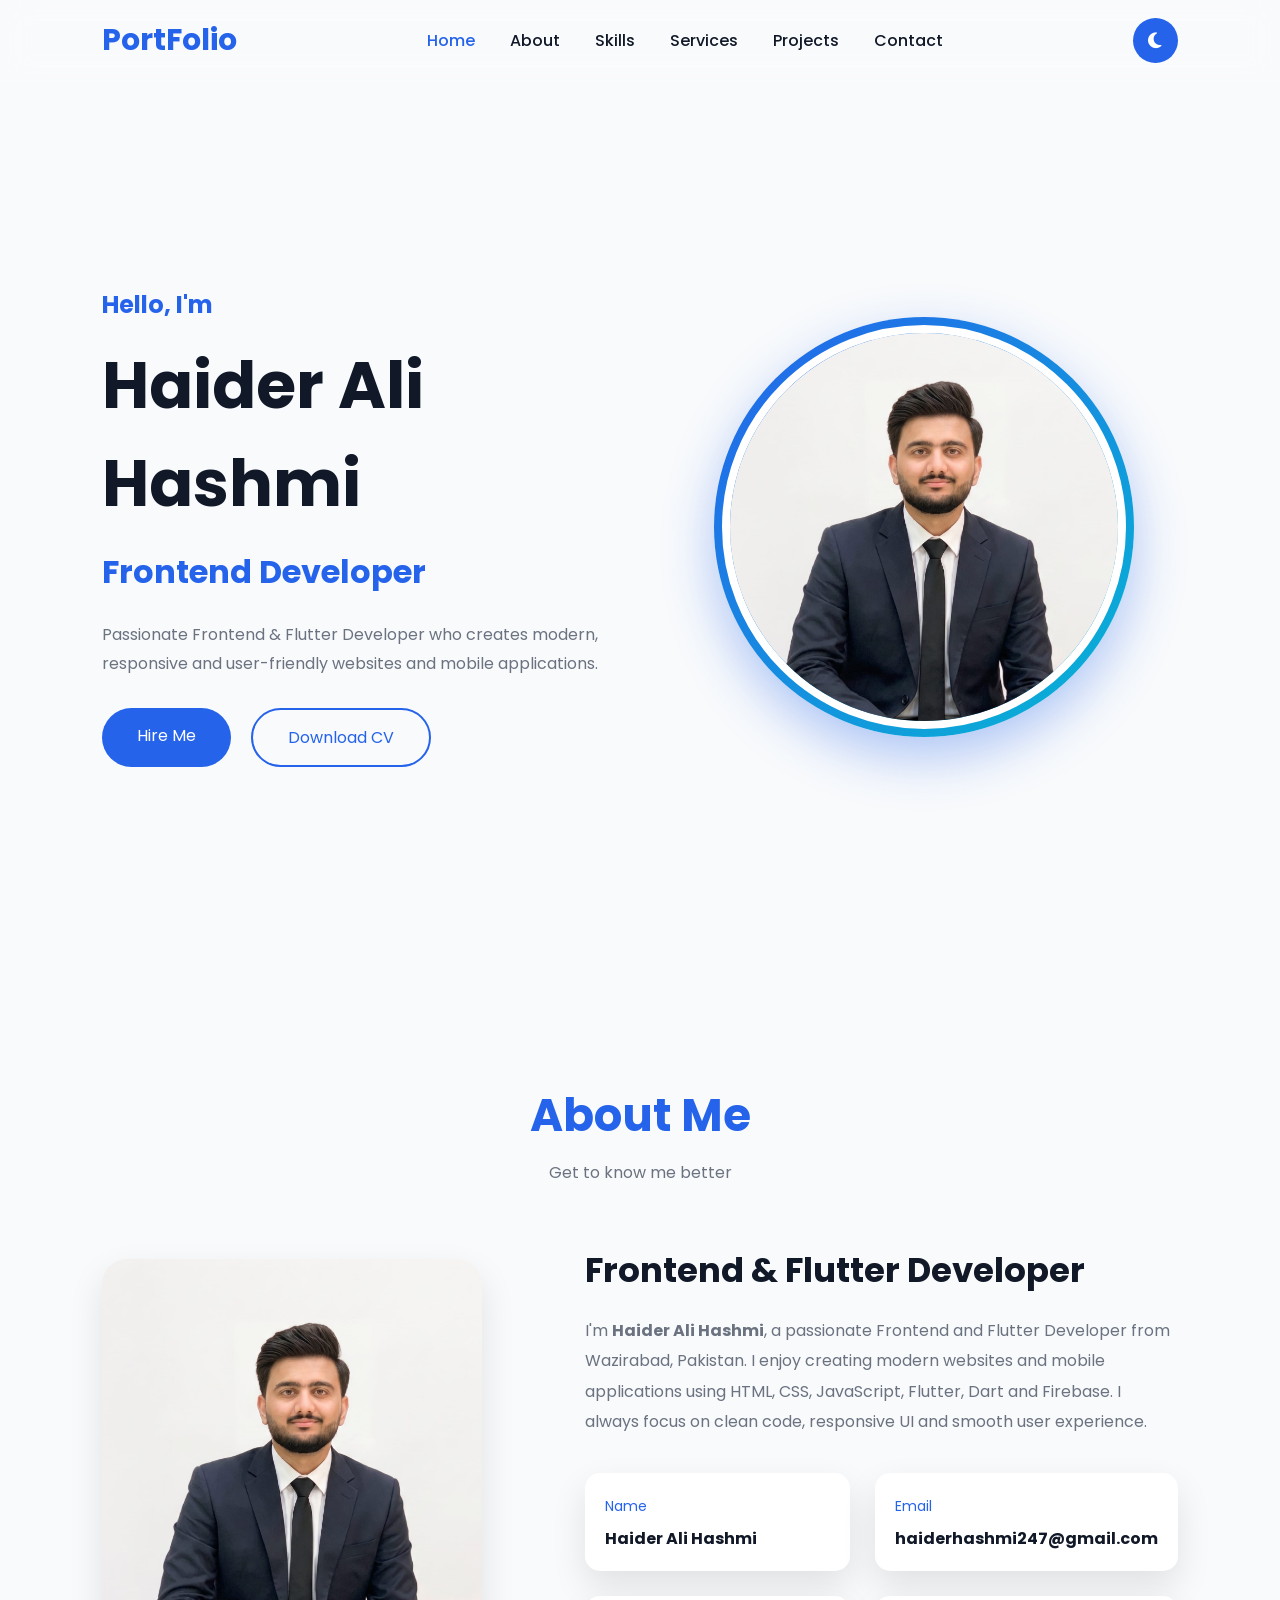
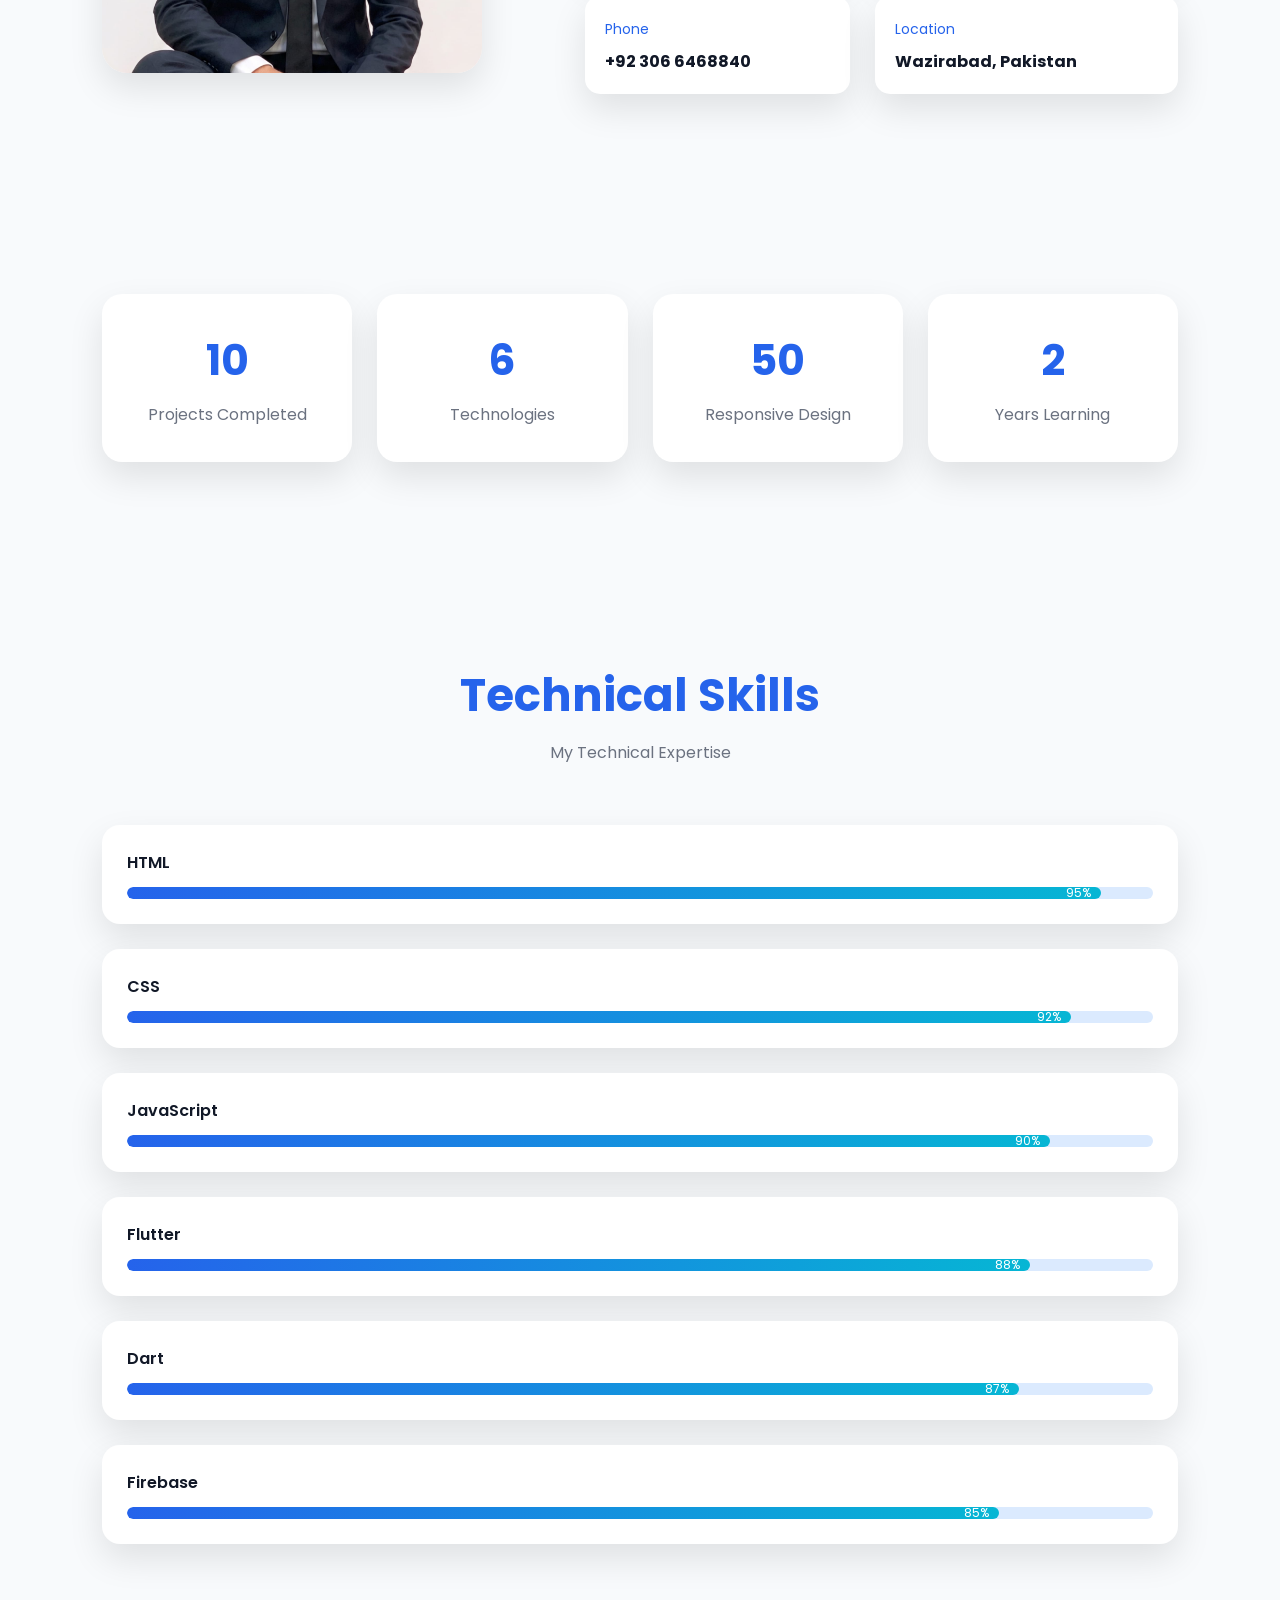
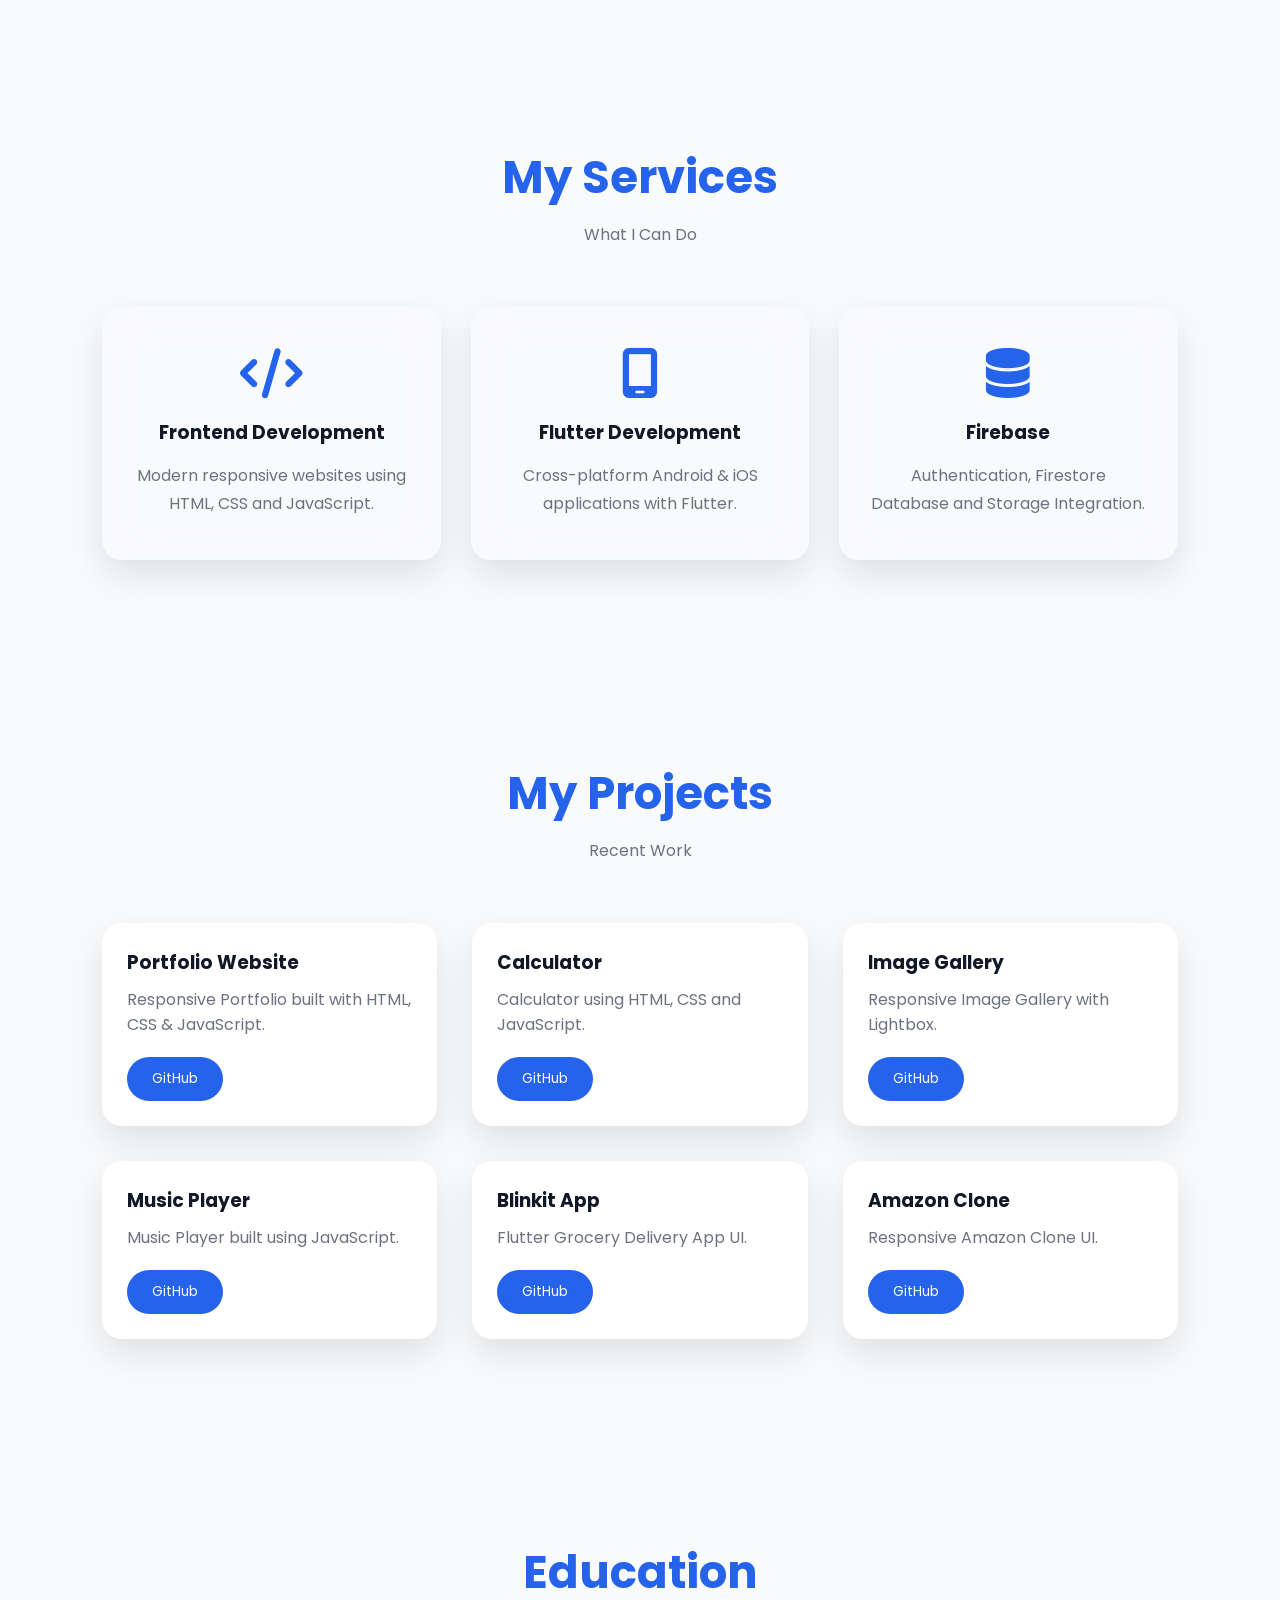
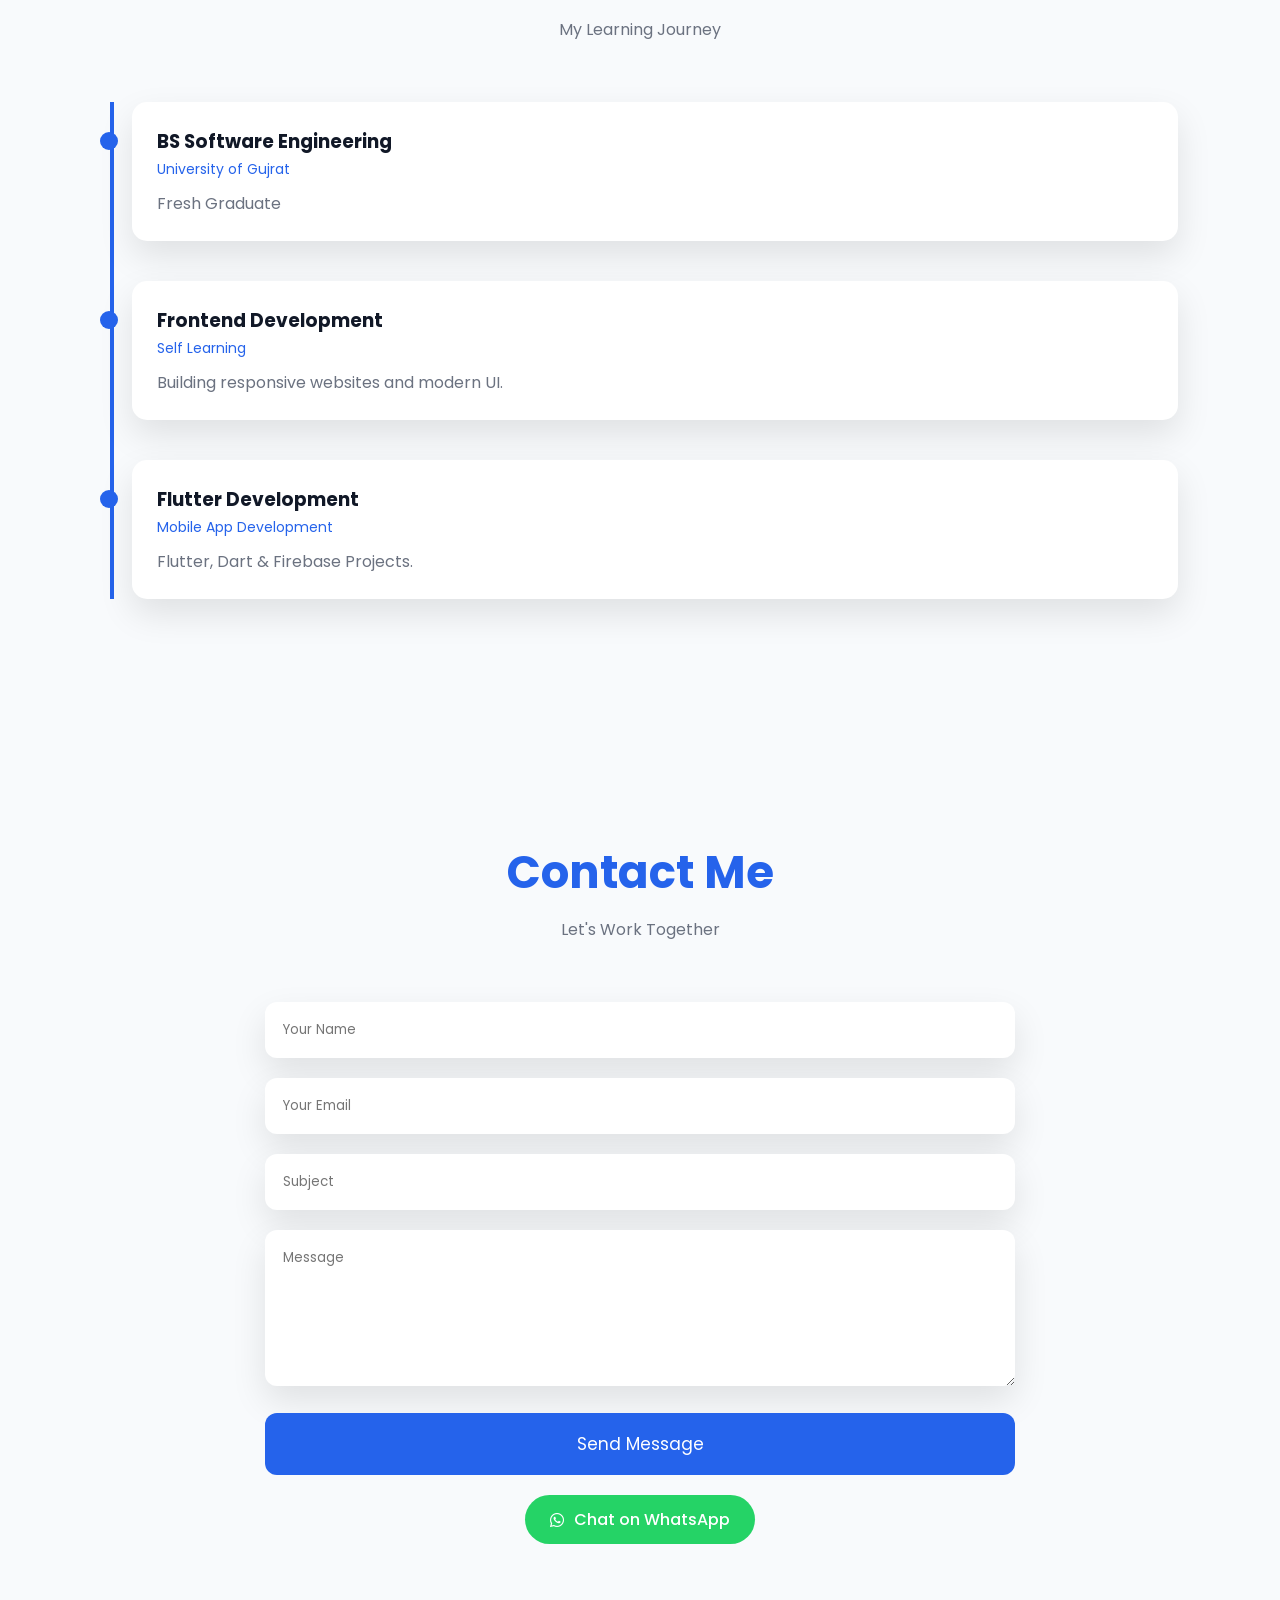
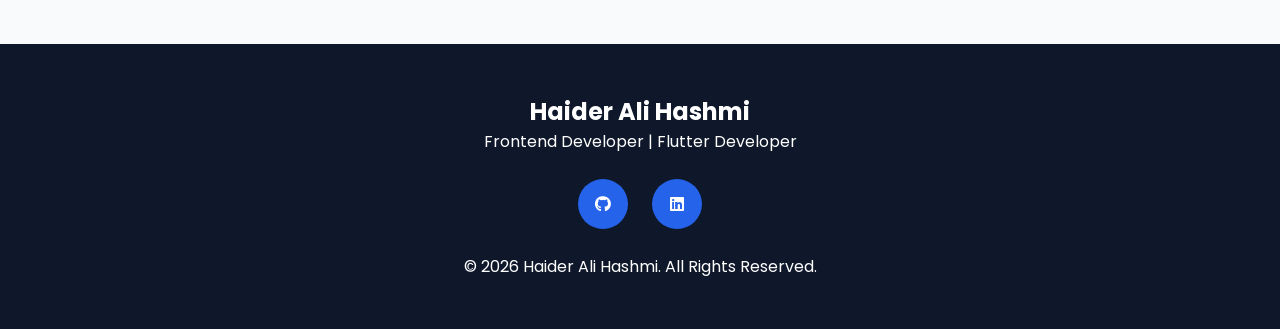
==== commit a2f39148: "update cv and profile picture" ====
--- a/index.html
+++ b/index.html
@@ -115,7 +115,7 @@
 
                 </a>
 
-                <a href="assets/Haider CV.pdf" class="btn-outline" download>
+                <a href="assets/Haider CV updated.pdf" class="btn-outline" download>
 
                     Download CV
 
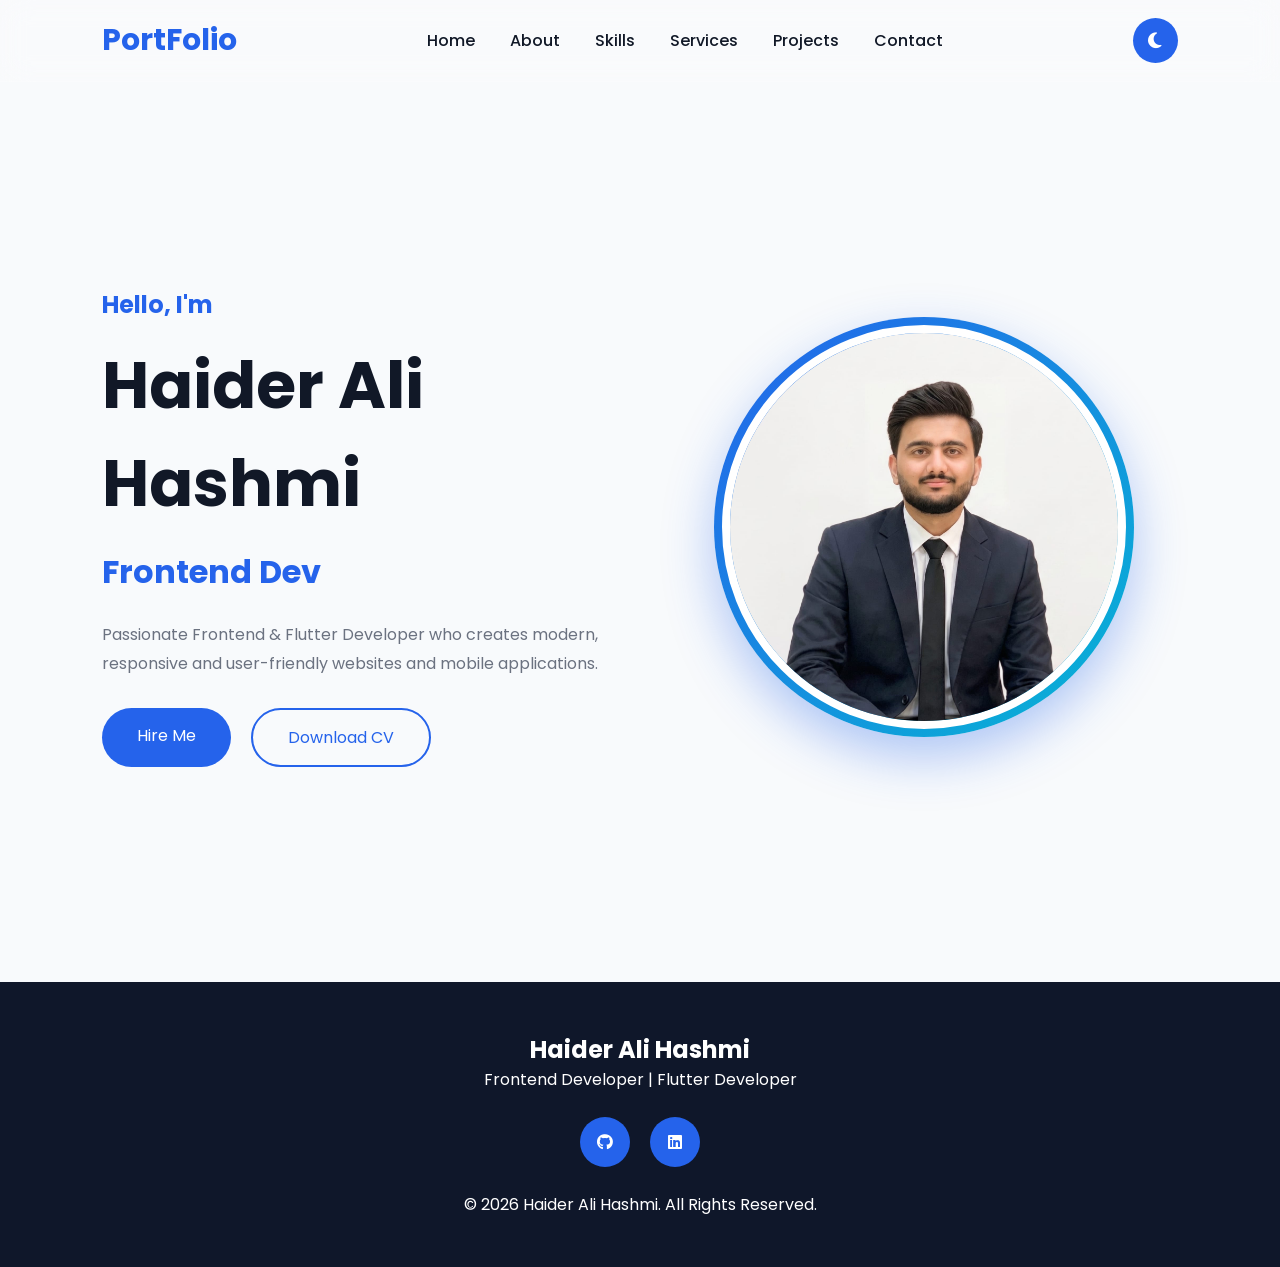
==== commit 383ddd3f: "Split portfolio into separate pages" ====
--- a/index.html
+++ b/index.html
@@ -1,567 +1,34 @@
 <!DOCTYPE html>
 <html lang="en">
-
 <head>
-
     <meta charset="UTF-8">
     <meta name="viewport" content="width=device-width, initial-scale=1.0">
-
     <title>Haider Ali Hashmi | Portfolio</title>
-
-    <!-- CSS -->
     <link rel="stylesheet" href="style.css">
-
-    <!-- Font Awesome -->
-    <link rel="stylesheet"
-        href="https://cdnjs.cloudflare.com/ajax/libs/font-awesome/6.6.0/css/all.min.css">
-
-    <!-- Google Font -->
-    <link
-        href="https://fonts.googleapis.com/css2?family=Poppins:wght@300;400;500;600;700;800&display=swap"
-        rel="stylesheet">
-
+    <link rel="stylesheet" href="https://cdnjs.cloudflare.com/ajax/libs/font-awesome/6.6.0/css/all.min.css">
 </head>
-
 <body>
-
-    <!-- Loader -->
-
-    <div id="loader">
-
-        <div class="spinner"></div>
-
-    </div>
-
-    <!-- Scroll Progress -->
-
+    <div id="loader"><div class="spinner"></div></div>
     <div id="progressBar"></div>
-
-    <!-- Header -->
-
     <header>
-
-        <div class="logo">
-
-            <span>PortFolio</span>
-
-        </div>
-
-        <nav>
-
-            <ul>
-
-                <li><a href="#home" class="active">Home</a></li>
-
-                <li><a href="#about">About</a></li>
-
-                <li><a href="#skills">Skills</a></li>
-
-                <li><a href="#services">Services</a></li>
-
-                <li><a href="#projects">Projects</a></li>
-
-                <li><a href="#contact">Contact</a></li>
-
-            </ul>
-
-        </nav>
-
-        <div class="header-btns">
-
-            <button id="theme-toggle">
-
-                <i class="fa-solid fa-moon"></i>
-
-            </button>
-
-            <div class="menu-btn">
-
-                <i class="fa-solid fa-bars"></i>
-
-            </div>
-
-        </div>
-
+        <div class="logo"><span>PortFolio</span></div>
+        <nav><ul>
+            <li><a href="index.html" class="active">Home</a></li>
+            <li><a href="about.html">About</a></li>
+            <li><a href="skills.html">Skills</a></li>
+            <li><a href="services.html">Services</a></li>
+            <li><a href="projects.html">Projects</a></li>
+            <li><a href="contact.html">Contact</a></li>
+        </ul></nav>
+        <div class="header-btns"><button id="theme-toggle" aria-label="Toggle theme"><i class="fa-solid fa-moon"></i></button><div class="menu-btn"><i class="fa-solid fa-bars"></i></div></div>
     </header>
-
-    <!-- Hero -->
-
-    <section class="hero" id="home">
-
-        <div class="hero-content">
-
-            <h3>Hello, I'm</h3>
-
-            <h1>Haider Ali Hashmi</h1>
-
-            <h2>
-
-                <span class="typing"></span>
-
-            </h2>
-
-            <p>
-
-                Passionate Frontend & Flutter Developer who creates modern,
-                responsive and user-friendly websites and mobile applications.
-
-            </p>
-
-            <div class="hero-buttons">
-
-                <a href="#contact" class="btn">
-
-                    Hire Me
-
-                </a>
-
-                <a href="assets/Haider CV updated.pdf" class="btn-outline" download>
-
-                    Download CV
-
-                </a>
-
-            </div>
-
-        </div>
-
-        <div class="hero-image">
-
-            <div class="image-box">
-
-                <img src="assets/Haider.jpg" alt="Haider">
-
-            </div>
-
-        </div>
-
-    </section>
-    <!-- ================= ABOUT ================= -->
-
-<section class="about" id="about">
-
-    <div class="section-title">
-
-        <h2>About Me</h2>
-
-        <p>Get to know me better</p>
-
-    </div>
-
-    <div class="about-container">
-
-        <div class="about-image">
-
-            <img src="assets/Haider.jpg" alt="Haider">
-
-        </div>
-
-        <div class="about-content">
-
-            <h3>Frontend & Flutter Developer</h3>
-
-            <p>
-
-                I'm <strong>Haider Ali Hashmi</strong>, a passionate Frontend and
-                Flutter Developer from Wazirabad, Pakistan.
-
-                I enjoy creating modern websites and mobile applications
-                using HTML, CSS, JavaScript, Flutter, Dart and Firebase.
-
-                I always focus on clean code, responsive UI and smooth user
-                experience.
-
-            </p>
-
-            <div class="about-info">
-
-                <div>
-
-                    <span>Name</span>
-
-                    <h4>Haider Ali Hashmi</h4>
-
-                </div>
-
-                <div>
-
-                    <span>Email</span>
-
-                    <h4>haiderhashmi247@gmail.com</h4>
-
-                </div>
-
-                <div>
-
-                    <span>Phone</span>
-
-                    <h4>+92 306 6468840</h4>
-
-                </div>
-
-                <div>
-
-                    <span>Location</span>
-
-                    <h4>Wazirabad, Pakistan</h4>
-
-                </div>
-
-            </div>
-
-        </div>
-
-    </div>
-
-</section>
-
-<!-- ================= STATS ================= -->
-
-<section class="stats">
-
-    <div class="stat-box">
-
-        <h2 class="counter" data-target="10">0</h2>
-
-        <p>Projects Completed</p>
-
-    </div>
-
-    <div class="stat-box">
-
-        <h2 class="counter" data-target="6">0</h2>
-
-        <p>Technologies</p>
-
-    </div>
-
-    <div class="stat-box">
-
-        <h2 class="counter" data-target="50">0</h2>
-
-        <p>Responsive Design</p>
-
-    </div>
-
-    <div class="stat-box">
-
-        <h2 class="counter" data-target="2">0</h2>
-
-        <p>Years Learning</p>
-
-    </div>
-
-</section>
-
-<!-- ================= SKILLS ================= -->
-
-<section id="skills" class="skills">
-
-    <div class="section-title">
-
-        <h2>Technical Skills</h2>
-
-        <p>My Technical Expertise</p>
-
-    </div>
-
-    <div class="skills-container">
-
-        <div class="skill">
-
-            <p>HTML</p>
-
-            <div class="progress">
-
-                <span style="width:95%">95%</span>
-
-            </div>
-
-        </div>
-
-        <div class="skill">
-
-            <p>CSS</p>
-
-            <div class="progress">
-
-                <span style="width:92%">92%</span>
-
-            </div>
-
-        </div>
-
-        <div class="skill">
-
-            <p>JavaScript</p>
-
-            <div class="progress">
-
-                <span style="width:90%">90%</span>
-
-            </div>
-
-        </div>
-
-        <div class="skill">
-
-            <p>Flutter</p>
-
-            <div class="progress">
-
-                <span style="width:88%">88%</span>
-
-            </div>
-
-        </div>
-
-        <div class="skill">
-
-            <p>Dart</p>
-
-            <div class="progress">
-
-                <span style="width:87%">87%</span>
-
-            </div>
-
-        </div>
-
-        <div class="skill">
-
-            <p>Firebase</p>
-
-            <div class="progress">
-
-                <span style="width:85%">85%</span>
-
-            </div>
-
-        </div>
-
-    </div>
-
-</section>
-<!-- ================= SERVICES ================= -->
-
-<section class="services" id="services">
-
-    <div class="section-title">
-        <h2>My Services</h2>
-        <p>What I Can Do</p>
-    </div>
-
-    <div class="services-container">
-
-        <div class="service-card">
-            <i class="fa-solid fa-code"></i>
-            <h3>Frontend Development</h3>
-            <p>Modern responsive websites using HTML, CSS and JavaScript.</p>
-        </div>
-
-        <div class="service-card">
-            <i class="fa-solid fa-mobile-screen"></i>
-            <h3>Flutter Development</h3>
-            <p>Cross-platform Android & iOS applications with Flutter.</p>
-        </div>
-
-        <div class="service-card">
-            <i class="fa-solid fa-database"></i>
-            <h3>Firebase</h3>
-            <p>Authentication, Firestore Database and Storage Integration.</p>
-        </div>
-
-    </div>
-
-</section>
-
-<!-- ================= PROJECTS ================= -->
-<!-- ================= PROJECTS ================= -->
-
-<section class="projects" id="projects">
-
-    <div class="section-title">
-        <h2>My Projects</h2>
-        <p>Recent Work</p>
-    </div>
-
-    <div class="projects-container">
-
-        <div class="project-card">
-            <div class="project-content">
-                <h3>Portfolio Website</h3>
-                <p>Responsive Portfolio built with HTML, CSS & JavaScript.</p>
-                <a href="https://github.com/HaiderAliHashmi786" target="_blank" rel="noopener noreferrer">
-                    <button>GitHub</button>
-                </a>
-            </div>
-        </div>
-
-        <div class="project-card">
-            <div class="project-content">
-                <h3>Calculator</h3>
-                <p>Calculator using HTML, CSS and JavaScript.</p>
-                <a href="https://github.com/HaiderAliHashmi786" target="_blank" rel="noopener noreferrer">
-                    <button>GitHub</button>
-                </a>
-            </div>
-        </div>
-
-        <div class="project-card">
-            <div class="project-content">
-                <h3>Image Gallery</h3>
-                <p>Responsive Image Gallery with Lightbox.</p>
-                <a href="https://github.com/HaiderAliHashmi786" target="_blank" rel="noopener noreferrer">
-                    <button>GitHub</button>
-                </a>
-            </div>
-        </div>
-
-        <div class="project-card">
-            <div class="project-content">
-                <h3>Music Player</h3>
-                <p>Music Player built using JavaScript.</p>
-                <a href="https://github.com/HaiderAliHashmi786" target="_blank" rel="noopener noreferrer">
-                    <button>GitHub</button>
-                </a>
-            </div>
-        </div>
-
-        <div class="project-card">
-            <div class="project-content">
-                <h3>Blinkit App</h3>
-                <p>Flutter Grocery Delivery App UI.</p>
-                <a href="https://github.com/HaiderAliHashmi786" target="_blank" rel="noopener noreferrer">
-                    <button>GitHub</button>
-                </a>
-            </div>
-        </div>
-
-        <div class="project-card">
-            <div class="project-content">
-                <h3>Amazon Clone</h3>
-                <p>Responsive Amazon Clone UI.</p>
-                <a href="https://github.com/HaiderAliHashmi786" target="_blank" rel="noopener noreferrer">
-                    <button>GitHub</button>
-                </a>
-            </div>
-        </div>
-
-    </div>
-
-</section>
-<!-- ================= EDUCATION ================= -->
-
-<section class="education">
-
-    <div class="section-title">
-
-        <h2>Education</h2>
-
-        <p>My Learning Journey</p>
-
-    </div>
-
-    <div class="timeline">
-
-        <div class="timeline-item">
-
-            <h3>BS Software Engineering</h3>
-
-            <span>University of Gujrat</span>
-
-            <p>Fresh Graduate</p>
-
-        </div>
-
-        <div class="timeline-item">
-
-            <h3>Frontend Development</h3>
-
-            <span>Self Learning </span>
-
-            <p>Building responsive websites and modern UI.</p>
-
-        </div>
-
-        <div class="timeline-item">
-
-            <h3>Flutter Development</h3>
-
-            <span>Mobile App Development</span>
-
-            <p>Flutter, Dart & Firebase Projects.</p>
-
-        </div>
-
-    </div>
-
-</section>
-
-<!-- ================= CONTACT ================= -->
-
-<section class="contact" id="contact">
-
-    <div class="section-title">
-
-        <h2>Contact Me</h2>
-
-        <p>Let's Work Together</p>
-
-    </div>
-
-    <form id="contactForm">
-
-        <input type="text" name="name" placeholder="Your Name" required>
-
-        <input type="email" name="email" placeholder="Your Email" required>
-
-        <input type="text" name="subject" placeholder="Subject" required>
-
-        <textarea name="message" rows="6" placeholder="Message" required></textarea>
-
-        <button type="submit">Send Message</button>
-
-    </form>
-
-    <!-- WhatsApp Button -->
-    <div class="whatsapp-btn">
-        <a href="https://wa.me/923066468840" target="_blank" rel="noopener noreferrer">
-            <i class="fa-brands fa-whatsapp"></i> Chat on WhatsApp
-        </a>
-    </div>
-
-</section>
-
-  <div id="popupBox" class="popup">
-    Message sent successfully ✔
-</div>
-<!-- ================= FOOTER ================= -->
-
-<footer>
-
-    <h2>Haider Ali Hashmi</h2>
-
-    <p>Frontend Developer | Flutter Developer</p>
-
-    <div class="footer-icons">
-
-        <a href="https://github.com/HaiderAliHashmi786"><i class="fab fa-github"></i></a>
-
-        <a href="https://www.linkedin.com/in/haider-ali-hashmi-18349a380"><i class="fab fa-linkedin"></i></a>
-
-    </div>
-
-    <p class="copyright">
-
-        © 2026 Haider Ali Hashmi. All Rights Reserved.
-
-    </p>
-
-</footer>
-
-<script src="script.js"></script>
-
+    <main>
+        <section class="hero" id="home">
+            <div class="hero-content"><h3>Hello, I'm</h3><h1>Haider Ali Hashmi</h1><h2><span class="typing"></span></h2><p>Passionate Frontend &amp; Flutter Developer who creates modern, responsive and user-friendly websites and mobile applications.</p><div class="hero-buttons"><a href="contact.html" class="btn">Hire Me</a><a href="assets/Haider CV updated.pdf" class="btn-outline" download>Download CV</a></div></div>
+            <div class="hero-image"><div class="image-box"><img src="assets/Haider.jpg" alt="Haider Ali Hashmi"></div></div>
+        </section>
+    </main>
+    <footer><h2>Haider Ali Hashmi</h2><p>Frontend Developer | Flutter Developer</p><div class="footer-icons"><a href="https://github.com/HaiderAliHashmi786"><i class="fab fa-github"></i></a><a href="https://www.linkedin.com/in/haider-ali-hashmi-18349a380"><i class="fab fa-linkedin"></i></a></div><p class="copyright">&copy; 2026 Haider Ali Hashmi. All Rights Reserved.</p></footer>
+    <script src="script.js"></script>
 </body>
-
-</html>+</html>
